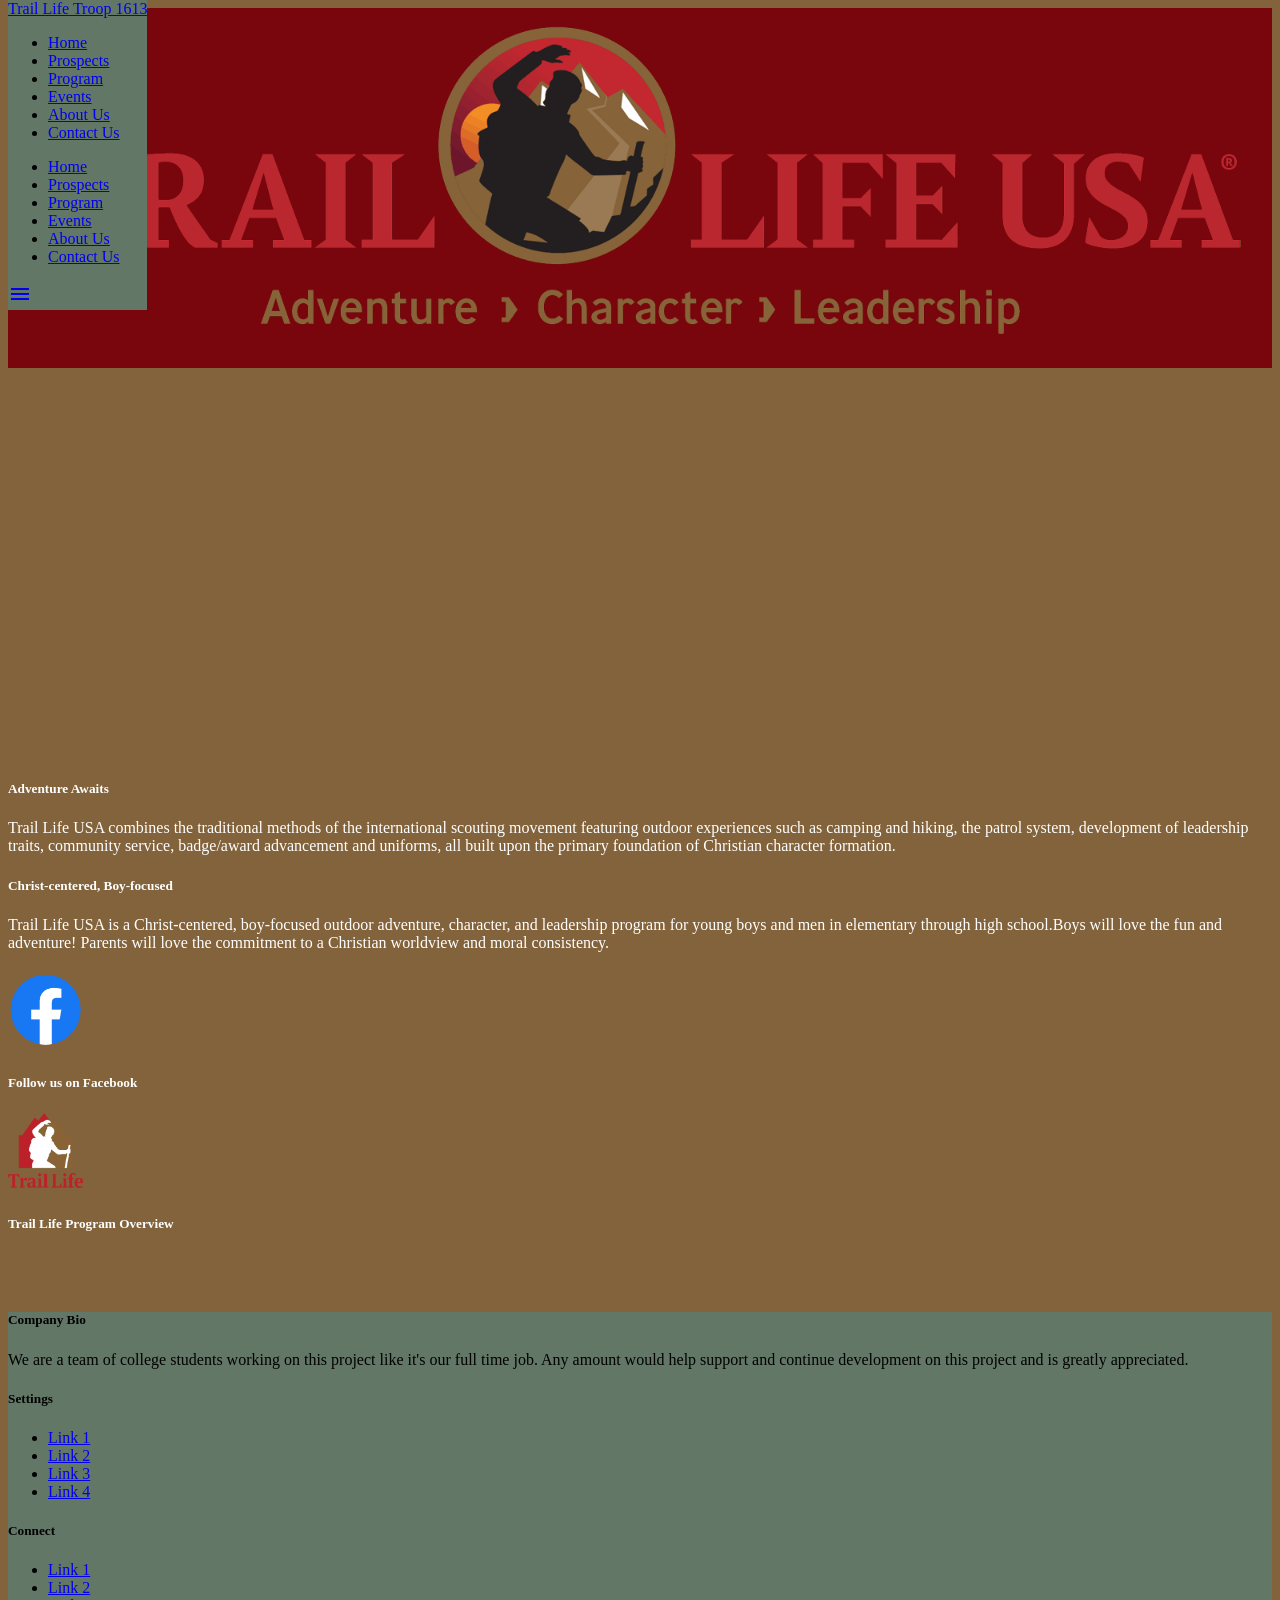
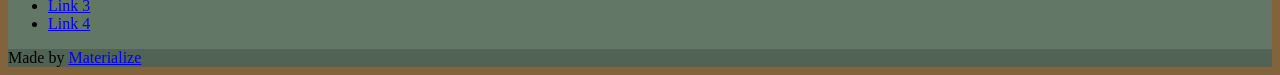
==== index.html @ 15247a94 "image update" ====
<!DOCTYPE html>
<html lang="en">
<head>
  <meta http-equiv="Content-Type" content="text/html; charset=UTF-8"/>
  <meta name="viewport" content="width=device-width, initial-scale=1, maximum-scale=1.0"/>
  <title>Trail Life 1613 website</title>

  <!-- CSS  -->
  <link href="https://fonts.googleapis.com/icon?family=Material+Icons" rel="stylesheet">
  <link href="css/materialize.css" type="text/css" rel="stylesheet" media="screen,projection"/>
  <link href="css/style.css" type="text/css" rel="stylesheet" media="screen,projection"/>
</head>
<body style="background-color: #83633b;">
  <nav class=""  style="position: fixed;top: 0;background-color: #627766;" role="navigation">
    <div class="nav-wrapper container"><a id="logo-container" href="#" class="brand-logo">Trail Life Troop 1613</a>
      <ul class="right hide-on-med-and-down">
        <li><a href=".\index.html">Home</a></li>
        <li><a href="#">Prospects</a></li>
        <li><a href="#">Program</a></li>
        <li><a href="#">Events</a></li>
        <li><a href="#">About Us</a></li>
        <li><a href="#">Contact Us</a></li>
      </ul>

      <ul id="nav-mobile" style="background-color: #627766;" class="sidenav">
        <li><a href="#">Home</a></li>
        <li><a href="#">Prospects</a></li>
        <li><a href="#">Program</a></li>
        <li><a href="#">Events</a></li>
        <li><a href="#">About Us</a></li>
        <li><a href="#">Contact Us</a></li>
      </ul>
      <a href="#" data-target="nav-mobile" class="sidenav-trigger"><i class="material-icons">menu</i></a>
    </div>
  </nav>
  <div class="section no-pad-bot" style="background-image: url('img/TRL_Logo-2.2A.png');background-attachment: fixed;background-size: 100%;background-repeat: no-repeat;background-color:#79060d;" id="index-banner">
    <div class="container" >
      <br><br>
      <br><br>
      <br><br>      
      <br><br>
      <br><br>
      <br><br>
      <br><br>
      <br><br>
      <br><br>
      <br><br>

    </div>
  </div>


  <div class="container" >
    <br><br>
    <br><br>
    <iframe width="1120" height="315" src="https://www.youtube.com/embed/L7zGYASqoBY" title="YouTube video player" frameborder="0" allow="accelerometer; autoplay; clipboard-write; encrypted-media; gyroscope; picture-in-picture" allowfullscreen></iframe>
    <div class="section">

      <!--   Icon Section   -->
      <div class="row">
        <div class="col s12 m4" style="color:#fff">
          <div class="icon-block">
            <h5 class="center">Adventure Awaits</h5>
            <p class="light">Trail Life USA combines the traditional methods of the international scouting movement featuring outdoor experiences such as camping and hiking, the patrol system, development of leadership traits, community service, badge/award advancement and uniforms, all built upon the primary foundation of Christian character formation.</p>
          </div>
        </div>

        <div class="col s12 m4" style="color:#fff">
          <div class="icon-block">
            <h5 class="center">Christ-centered, Boy-focused</h5>
            <p class="light">Trail Life USA is a Christ-centered, boy-focused outdoor adventure, character, and leadership program for young boys and men in elementary through high school.Boys will love the fun and adventure!  Parents will love the commitment to a Christian worldview and moral consistency.</p>
          </div>
        </div>

        <div class="col s12 m2" style="color:#fff">
          <div class="icon-block">
            <h2 class="center light-blue-text"><img src="img/f_logo_RGB-Blue_58.png" width="75" height="75"></h2>
            <h5 class="center">Follow us on Facebook</h5>

            <p class="light"></p>
          </div>
        </div>
        <div class="col s12 m2" style="color:#fff">
          <div class="icon-block">
            <h2 class="center light-blue-text"><img src="img/trail-life-usa-logo-footer.png"width="75" height="75"></h2>
            <h5 class="center">Trail Life Program Overview</h5>

            <p class="light"></p>
          </div>
        </div>
      </div>

    </div>
    <br><br>
  </div>

  <footer class="page-footer" style="background-color: #627766;" >
    <div class="container">
      <div class="row">
        <div class="col l6 s12">
          <h5 class="white-text">Company Bio</h5>
          <p class="grey-text text-lighten-4">We are a team of college students working on this project like it's our full time job. Any amount would help support and continue development on this project and is greatly appreciated.</p>


        </div>
        <div class="col l3 s12">
          <h5 class="white-text">Settings</h5>
          <ul>
            <li><a class="white-text" href="#!">Link 1</a></li>
            <li><a class="white-text" href="#!">Link 2</a></li>
            <li><a class="white-text" href="#!">Link 3</a></li>
            <li><a class="white-text" href="#!">Link 4</a></li>
          </ul>
        </div>
        <div class="col l3 s12">
          <h5 class="white-text">Connect</h5>
          <ul>
            <li><a class="white-text" href="#!">Link 1</a></li>
            <li><a class="white-text" href="#!">Link 2</a></li>
            <li><a class="white-text" href="#!">Link 3</a></li>
            <li><a class="white-text" href="#!">Link 4</a></li>
          </ul>
        </div>
      </div>
    </div>
    <div class="footer-copyright"style="background-color: #506354">
      <div class="container" >
      Made by <a class="orange-text text-lighten-3" href="http://materializecss.com">Materialize</a>
      </div>
    </div>
  </footer>


  <!--  Scripts-->
  <script src="https://code.jquery.com/jquery-2.1.1.min.js"></script>
  <script src="js/materialize.js"></script>
  <script src="js/init.js"></script>

  </body>
</html>
---- css/style.css ----
/* Custom Stylesheet */
/**
 * Use this file to override Materialize files so you can update
 * the core Materialize files in the future
 *
 * Made By MaterializeCSS.com
 */

.icon-block {
  padding: 0 15px;
}
.icon-block .material-icons {
	font-size: inherit;
}
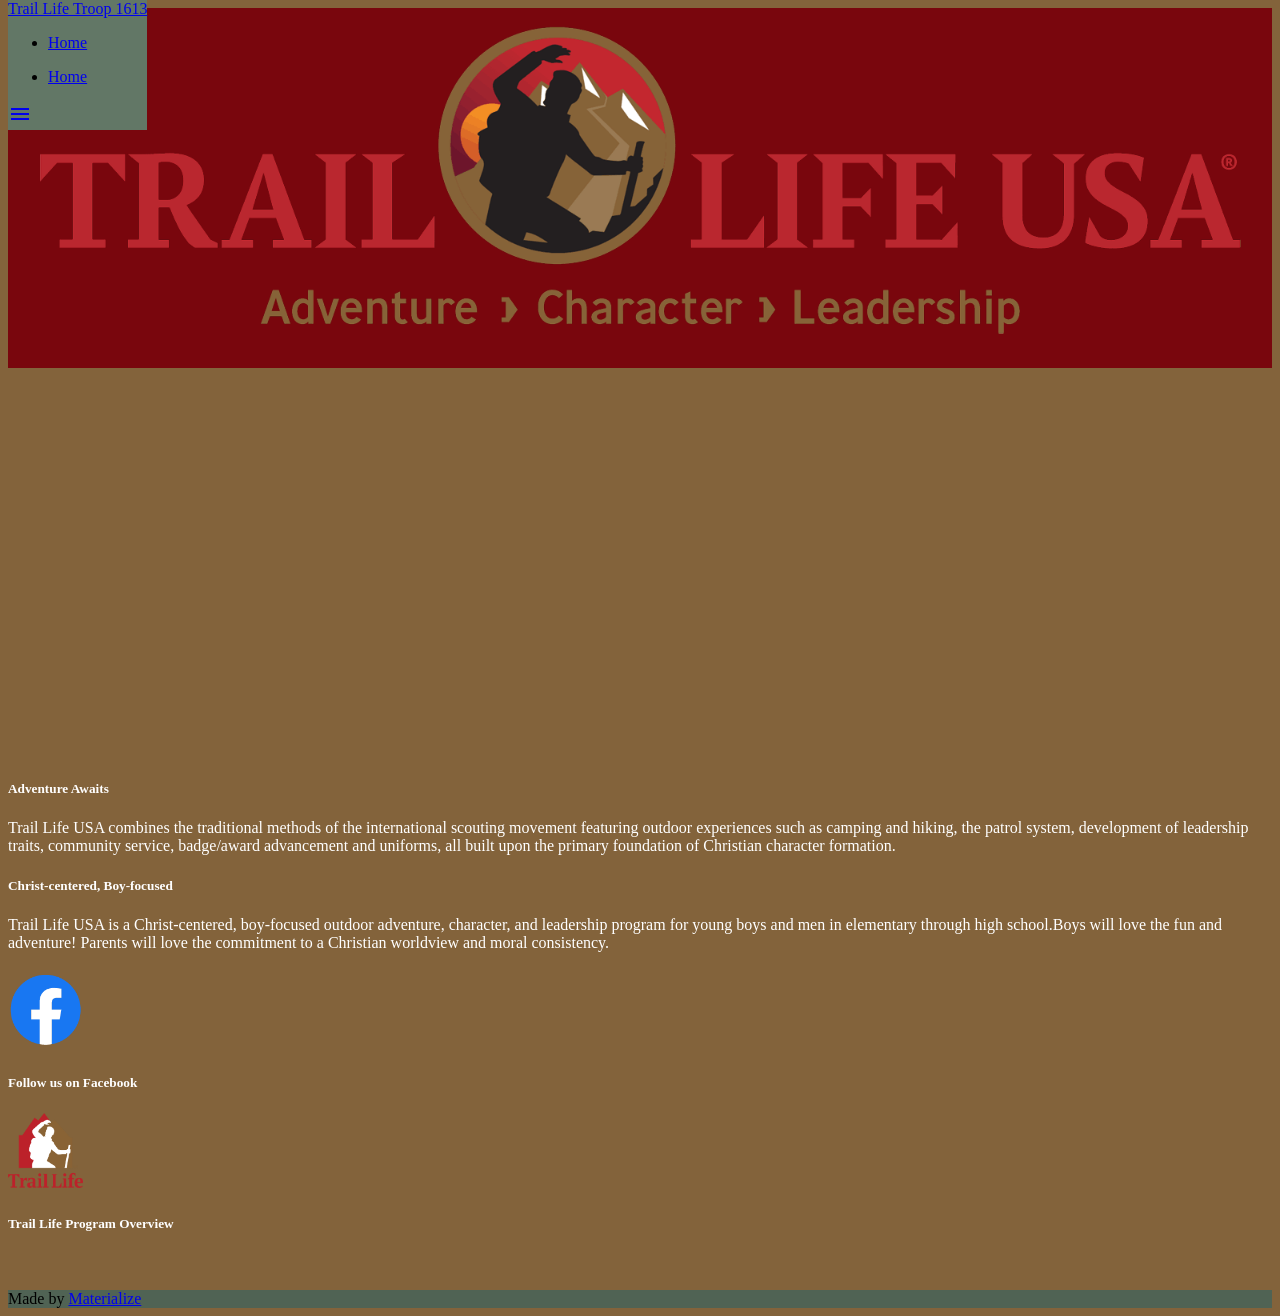
==== commit bd922c64: "take out broken links" ====
--- a/index.html
+++ b/index.html
@@ -14,21 +14,21 @@
   <nav class=""  style="position: fixed;top: 0;background-color: #627766;" role="navigation">
     <div class="nav-wrapper container"><a id="logo-container" href="#" class="brand-logo">Trail Life Troop 1613</a>
       <ul class="right hide-on-med-and-down">
-        <li><a href=".\index.html">Home</a></li>
-        <li><a href="#">Prospects</a></li>
+        <li><a href="#">Home</a></li>
+        <!-- <li><a href="#">Prospects</a></li>
         <li><a href="#">Program</a></li>
         <li><a href="#">Events</a></li>
         <li><a href="#">About Us</a></li>
-        <li><a href="#">Contact Us</a></li>
+        <li><a href="#">Contact Us</a></li> -->
       </ul>
 
       <ul id="nav-mobile" style="background-color: #627766;" class="sidenav">
         <li><a href="#">Home</a></li>
-        <li><a href="#">Prospects</a></li>
+        <!-- <li><a href="#">Prospects</a></li>
         <li><a href="#">Program</a></li>
         <li><a href="#">Events</a></li>
         <li><a href="#">About Us</a></li>
-        <li><a href="#">Contact Us</a></li>
+        <li><a href="#">Contact Us</a></li> -->
       </ul>
       <a href="#" data-target="nav-mobile" class="sidenav-trigger"><i class="material-icons">menu</i></a>
     </div>
@@ -74,7 +74,7 @@
 
         <div class="col s12 m2" style="color:#fff">
           <div class="icon-block">
-            <h2 class="center light-blue-text"><img src="img/f_logo_RGB-Blue_58.png" width="75" height="75"></h2>
+            <h2 class="center light-blue-text"><a href="https://www.facebook.com/groups/1201732853596380"><img  src="img/f_logo_RGB-Blue_58.png" width="75" height="75"></a></h2>
             <h5 class="center">Follow us on Facebook</h5>
 
             <p class="light"></p>
@@ -82,7 +82,7 @@
         </div>
         <div class="col s12 m2" style="color:#fff">
           <div class="icon-block">
-            <h2 class="center light-blue-text"><img src="img/trail-life-usa-logo-footer.png"width="75" height="75"></h2>
+            <h2 class="center light-blue-text"><a href="https://www.traillifeusa.com/program-overview"><img  src="img/trail-life-usa-logo-footer.png"width="75" height="75"></a></h2>
             <h5 class="center">Trail Life Program Overview</h5>
 
             <p class="light"></p>
@@ -97,7 +97,7 @@
   <footer class="page-footer" style="background-color: #627766;" >
     <div class="container">
       <div class="row">
-        <div class="col l6 s12">
+        <!-- <div class="col l6 s12">
           <h5 class="white-text">Company Bio</h5>
           <p class="grey-text text-lighten-4">We are a team of college students working on this project like it's our full time job. Any amount would help support and continue development on this project and is greatly appreciated.</p>
 
@@ -120,7 +120,7 @@
             <li><a class="white-text" href="#!">Link 3</a></li>
             <li><a class="white-text" href="#!">Link 4</a></li>
           </ul>
-        </div>
+        </div> -->
       </div>
     </div>
     <div class="footer-copyright"style="background-color: #506354">
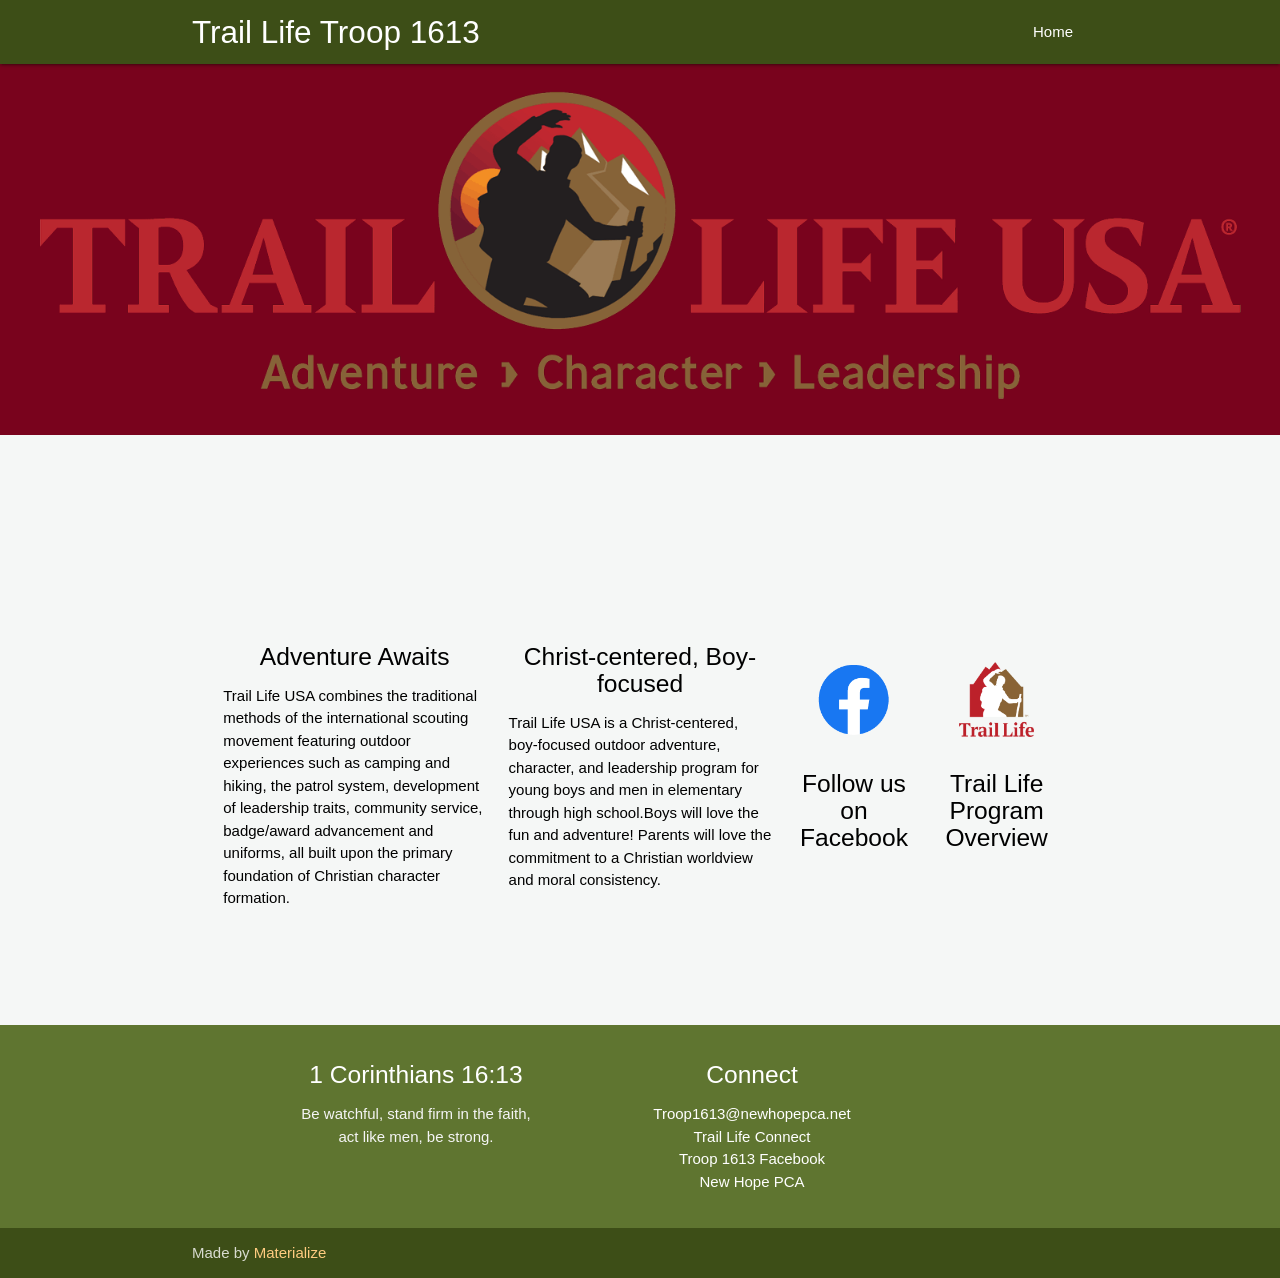
==== commit 5005dd12: "add footer" ====
--- a/index.html
+++ b/index.html
@@ -4,25 +4,26 @@
   <meta http-equiv="Content-Type" content="text/html; charset=UTF-8"/>
   <meta name="viewport" content="width=device-width, initial-scale=1, maximum-scale=1.0"/>
   <title>Trail Life 1613 website</title>
+  <link rel="icon" href="https://1199ks.com/wp-content/uploads/2019/12/cropped-trail-life-usa-logo-footer-32x32.png" sizes="32x32">
 
   <!-- CSS  -->
   <link href="https://fonts.googleapis.com/icon?family=Material+Icons" rel="stylesheet">
   <link href="css/materialize.css" type="text/css" rel="stylesheet" media="screen,projection"/>
   <link href="css/style.css" type="text/css" rel="stylesheet" media="screen,projection"/>
 </head>
-<body style="background-color: #83633b;">
-  <nav class=""  style="position: fixed;top: 0;background-color: #627766;" role="navigation">
+<body style="background-color: #f5f7f6;">
+  <nav class=""  style="position: fixed;top: 0;background-color: #3d4e17;" role="navigation">
     <div class="nav-wrapper container"><a id="logo-container" href="#" class="brand-logo">Trail Life Troop 1613</a>
       <ul class="right hide-on-med-and-down">
         <li><a href="#">Home</a></li>
-        <!-- <li><a href="#">Prospects</a></li>
-        <li><a href="#">Program</a></li>
+        <!-- <li><a href="./second.html">Prospects</a></li> -->
+        <!-- <li><a href="#">Program</a></li>
         <li><a href="#">Events</a></li>
         <li><a href="#">About Us</a></li>
         <li><a href="#">Contact Us</a></li> -->
       </ul>
 
-      <ul id="nav-mobile" style="background-color: #627766;" class="sidenav">
+      <ul id="nav-mobile" style="background-color: #3d4e17;" class="sidenav">
         <li><a href="#">Home</a></li>
         <!-- <li><a href="#">Prospects</a></li>
         <li><a href="#">Program</a></li>
@@ -33,46 +34,33 @@
       <a href="#" data-target="nav-mobile" class="sidenav-trigger"><i class="material-icons">menu</i></a>
     </div>
   </nav>
-  <div class="section no-pad-bot" style="background-image: url('img/TRL_Logo-2.2A.png');background-attachment: fixed;background-size: 100%;background-repeat: no-repeat;background-color:#79060d;" id="index-banner">
-    <div class="container" >
-      <br><br>
-      <br><br>
-      <br><br>      
-      <br><br>
-      <br><br>
-      <br><br>
-      <br><br>
-      <br><br>
-      <br><br>
-      <br><br>
-
-    </div>
+  <div class="section no-pad-bot trailLifeLogoSection" id="index-banner">
+    <!-- <div class="container" >
+    </div> -->
   </div>
 
 
-  <div class="container" >
-    <br><br>
-    <br><br>
-    <iframe width="1120" height="315" src="https://www.youtube.com/embed/L7zGYASqoBY" title="YouTube video player" frameborder="0" allow="accelerometer; autoplay; clipboard-write; encrypted-media; gyroscope; picture-in-picture" allowfullscreen></iframe>
+  <div class="container mainSectionContainer" >
+    <iframe width="100%" src="https://www.youtube.com/embed/L7zGYASqoBY" title="YouTube video player" frameborder="0" allow="accelerometer; autoplay; clipboard-write; encrypted-media; gyroscope; picture-in-picture" allowfullscreen></iframe>
     <div class="section">
 
       <!--   Icon Section   -->
       <div class="row">
-        <div class="col s12 m4" style="color:#fff">
+        <div class="col s12 m4" style="color:black">
           <div class="icon-block">
             <h5 class="center">Adventure Awaits</h5>
             <p class="light">Trail Life USA combines the traditional methods of the international scouting movement featuring outdoor experiences such as camping and hiking, the patrol system, development of leadership traits, community service, badge/award advancement and uniforms, all built upon the primary foundation of Christian character formation.</p>
           </div>
         </div>
 
-        <div class="col s12 m4" style="color:#fff">
+        <div class="col s12 m4" style="color:black">
           <div class="icon-block">
             <h5 class="center">Christ-centered, Boy-focused</h5>
             <p class="light">Trail Life USA is a Christ-centered, boy-focused outdoor adventure, character, and leadership program for young boys and men in elementary through high school.Boys will love the fun and adventure!  Parents will love the commitment to a Christian worldview and moral consistency.</p>
           </div>
         </div>
 
-        <div class="col s12 m2" style="color:#fff">
+        <div class="col s12 m2" style="color:black">
           <div class="icon-block">
             <h2 class="center light-blue-text"><a href="https://www.facebook.com/groups/1201732853596380"><img  src="img/f_logo_RGB-Blue_58.png" width="75" height="75"></a></h2>
             <h5 class="center">Follow us on Facebook</h5>
@@ -80,7 +68,7 @@
             <p class="light"></p>
           </div>
         </div>
-        <div class="col s12 m2" style="color:#fff">
+        <div class="col s12 m2" style="color:black">
           <div class="icon-block">
             <h2 class="center light-blue-text"><a href="https://www.traillifeusa.com/program-overview"><img  src="img/trail-life-usa-logo-footer.png"width="75" height="75"></a></h2>
             <h5 class="center">Trail Life Program Overview</h5>
@@ -94,16 +82,16 @@
     <br><br>
   </div>
 
-  <footer class="page-footer" style="background-color: #627766;" >
+  <footer class="page-footer" style="background-color: #5f7530;" >
     <div class="container">
       <div class="row">
-        <!-- <div class="col l6 s12">
-          <h5 class="white-text">Company Bio</h5>
-          <p class="grey-text text-lighten-4">We are a team of college students working on this project like it's our full time job. Any amount would help support and continue development on this project and is greatly appreciated.</p>
+        <div class="col l6 s12">
+          <h5 class="white-text center">1 Corinthians 16:13</h5>
+          <p class="grey-text text-lighten-4 center">Be watchful, stand firm in the faith, <br>act like men, be strong.</p>
 
 
         </div>
-        <div class="col l3 s12">
+        <!-- <div class="col l3 s12">
           <h5 class="white-text">Settings</h5>
           <ul>
             <li><a class="white-text" href="#!">Link 1</a></li>
@@ -111,19 +99,19 @@
             <li><a class="white-text" href="#!">Link 3</a></li>
             <li><a class="white-text" href="#!">Link 4</a></li>
           </ul>
-        </div>
-        <div class="col l3 s12">
+        </div> -->
+        <div class="col l3 s12 center">
           <h5 class="white-text">Connect</h5>
           <ul>
-            <li><a class="white-text" href="#!">Link 1</a></li>
-            <li><a class="white-text" href="#!">Link 2</a></li>
-            <li><a class="white-text" href="#!">Link 3</a></li>
-            <li><a class="white-text" href="#!">Link 4</a></li>
+            <li><a class="white-text" href="mailto:Troop1613@newhopepca.net">Troop1613@newhopepca.net</a></li>
+            <li><a class="white-text" href="https://www.traillifeconnect.com">Trail Life Connect</a></li>
+            <li><a class="white-text" href="https://www.facebook.com/groups/1201732853596380">Troop 1613 Facebook</a></li>
+            <li><a class="white-text" href="https://www.newhopepca.net/">New Hope PCA</a></li>
           </ul>
-        </div> -->
+        </div>
       </div>
     </div>
-    <div class="footer-copyright"style="background-color: #506354">
+    <div class="footer-copyright"style="background-color: #3d4e17">
       <div class="container" >
       Made by <a class="orange-text text-lighten-3" href="http://materializecss.com">Materialize</a>
       </div>
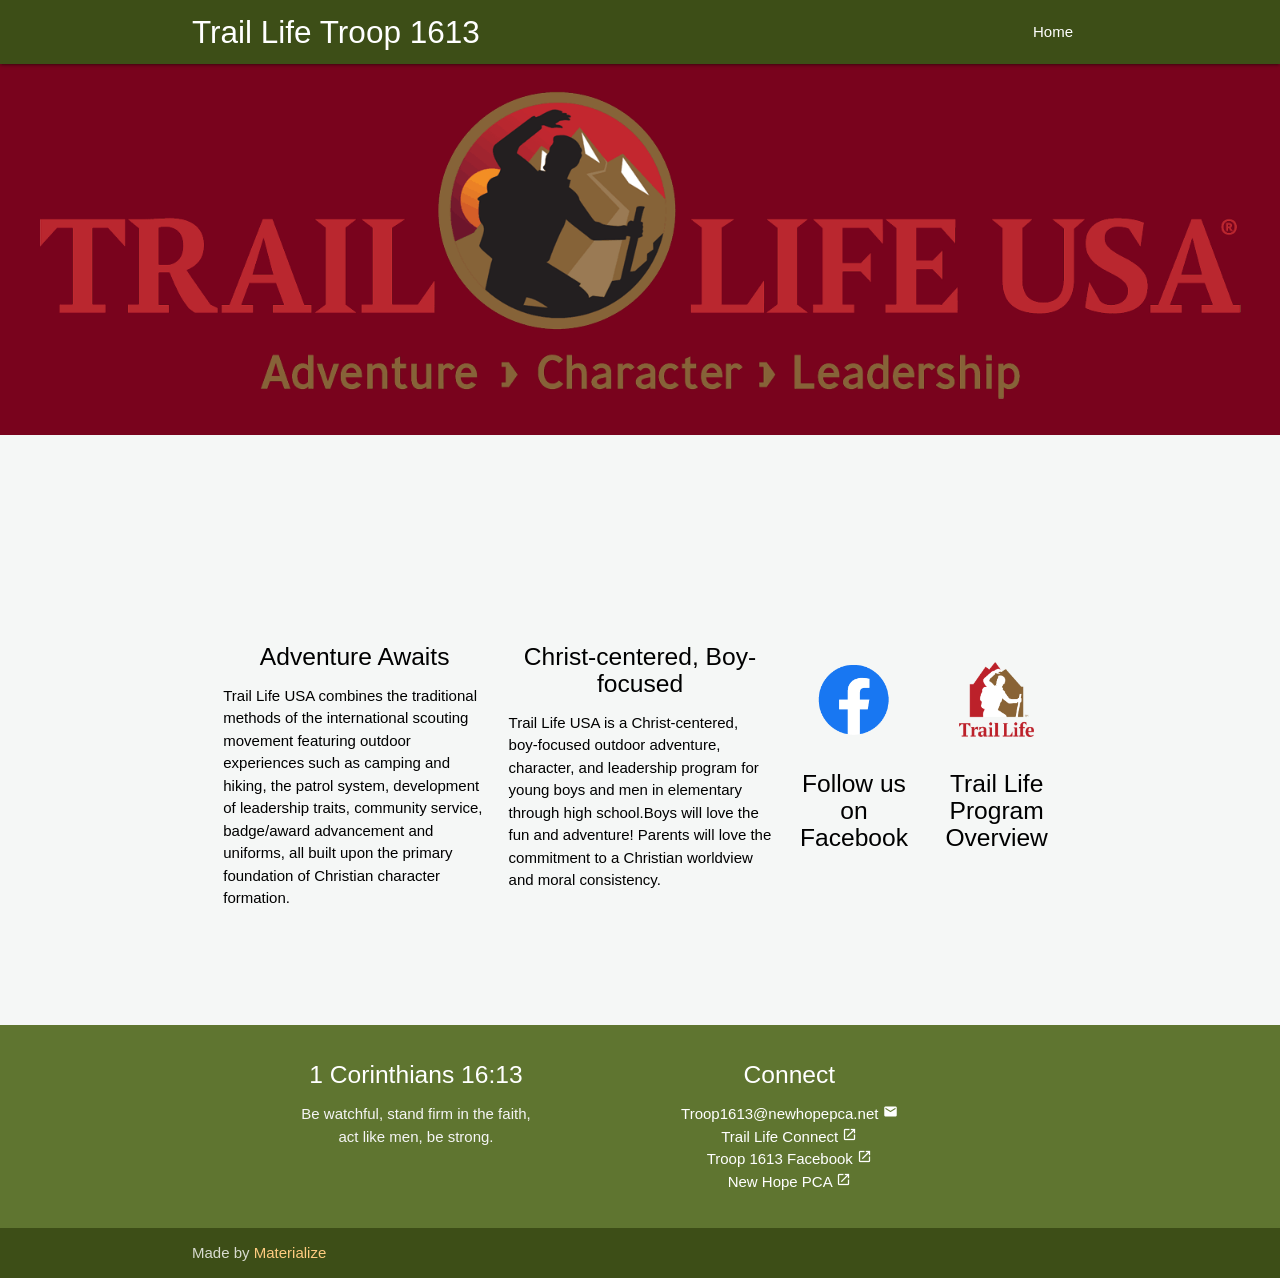
==== commit db3c0dca: "add link icons" ====
--- a/index.html
+++ b/index.html
@@ -100,14 +100,13 @@
             <li><a class="white-text" href="#!">Link 4</a></li>
           </ul>
         </div> -->
-        <div class="col l3 s12 center">
+        <div class="col l4 s12 center">
           <h5 class="white-text">Connect</h5>
           <ul>
-            <li><a class="white-text" href="mailto:Troop1613@newhopepca.net">Troop1613@newhopepca.net</a></li>
-            <li><a class="white-text" href="https://www.traillifeconnect.com">Trail Life Connect</a></li>
-            <li><a class="white-text" href="https://www.facebook.com/groups/1201732853596380">Troop 1613 Facebook</a></li>
-            <li><a class="white-text" href="https://www.newhopepca.net/">New Hope PCA</a></li>
-          </ul>
+            <li><a class="white-text" href="mailto:Troop1613@newhopepca.net">Troop1613@newhopepca.net <i class="tiny material-icons">email</i></a></li>
+            <li><a class="white-text" href="https://www.traillifeconnect.com">Trail Life Connect <i class="tiny material-icons">launch</i></a></li>
+            <li><a class="white-text" href="https://www.facebook.com/groups/1201732853596380">Troop 1613 Facebook <i class="tiny material-icons">launch</i></a></li>
+            <li><a class="white-text" href="https://www.newhopepca.net/">New Hope PCA <i class="tiny material-icons">launch</i></a></li></ul>
         </div>
       </div>
     </div>
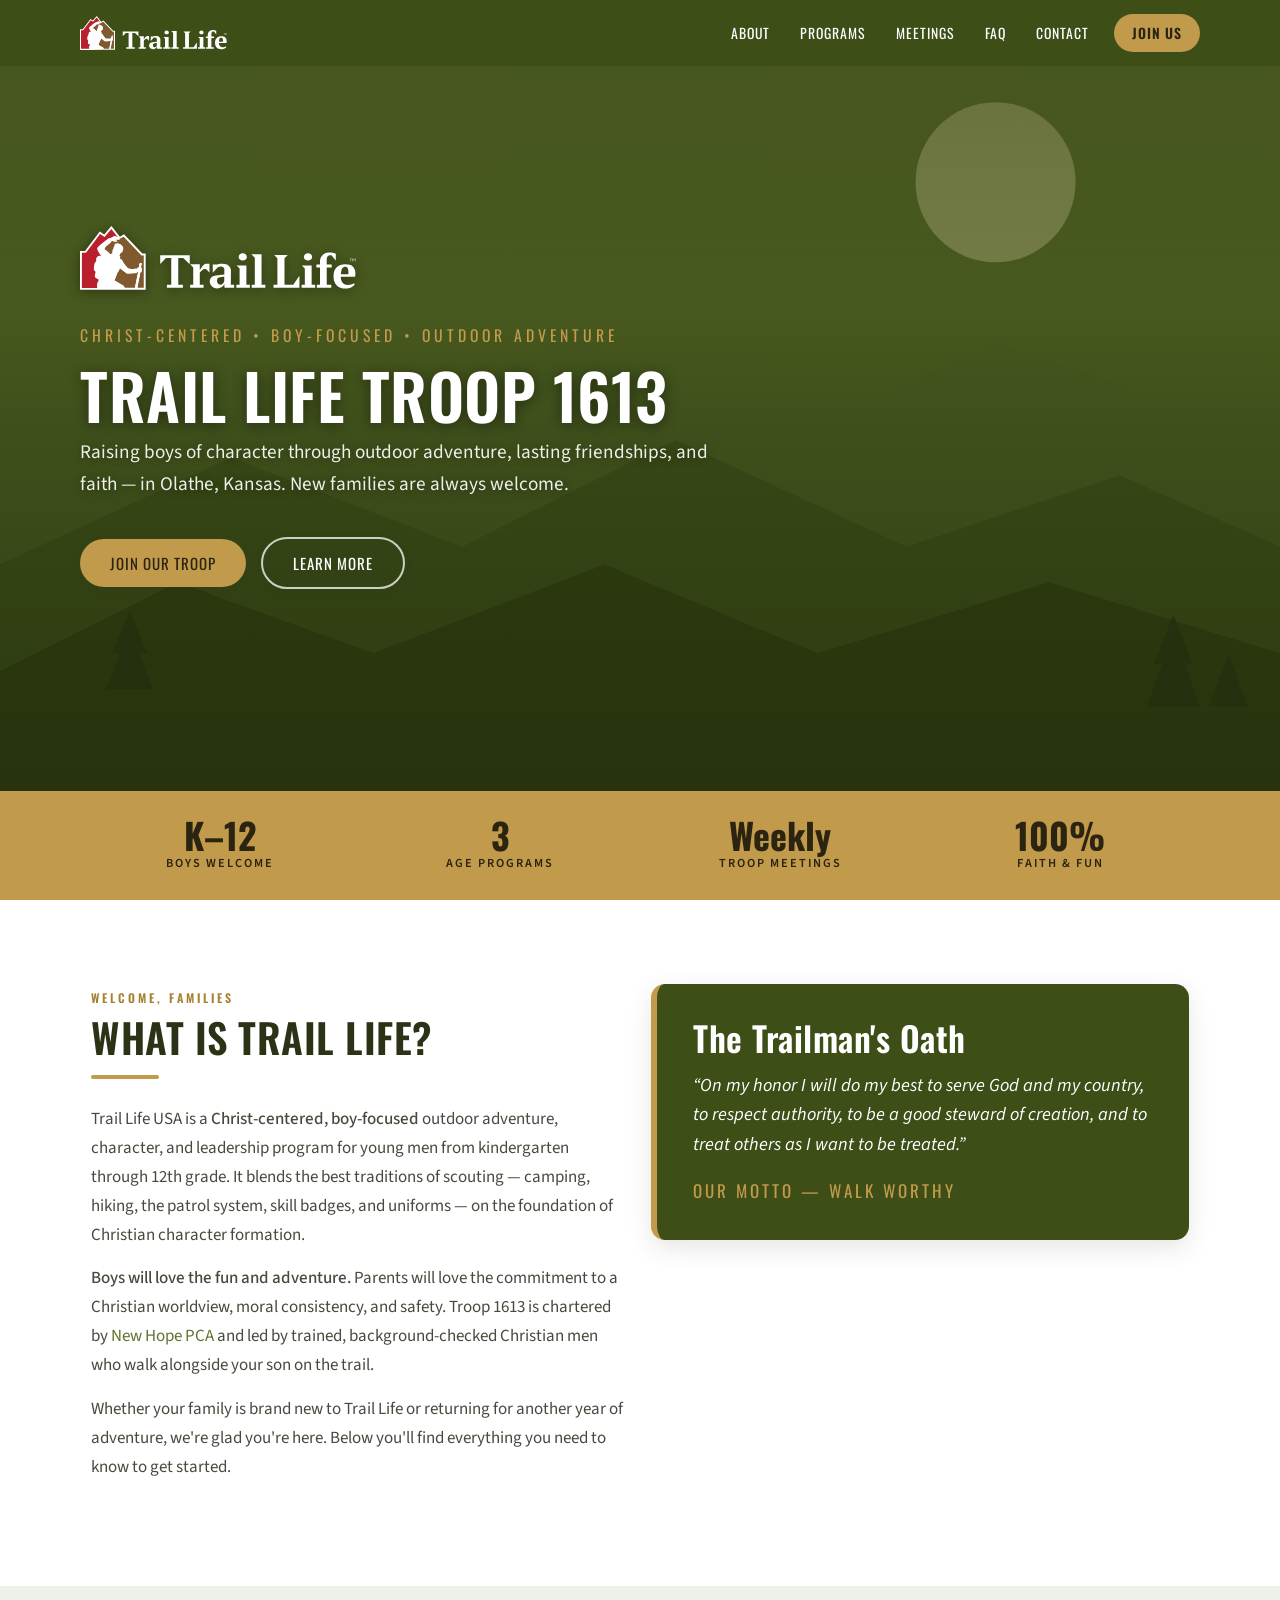
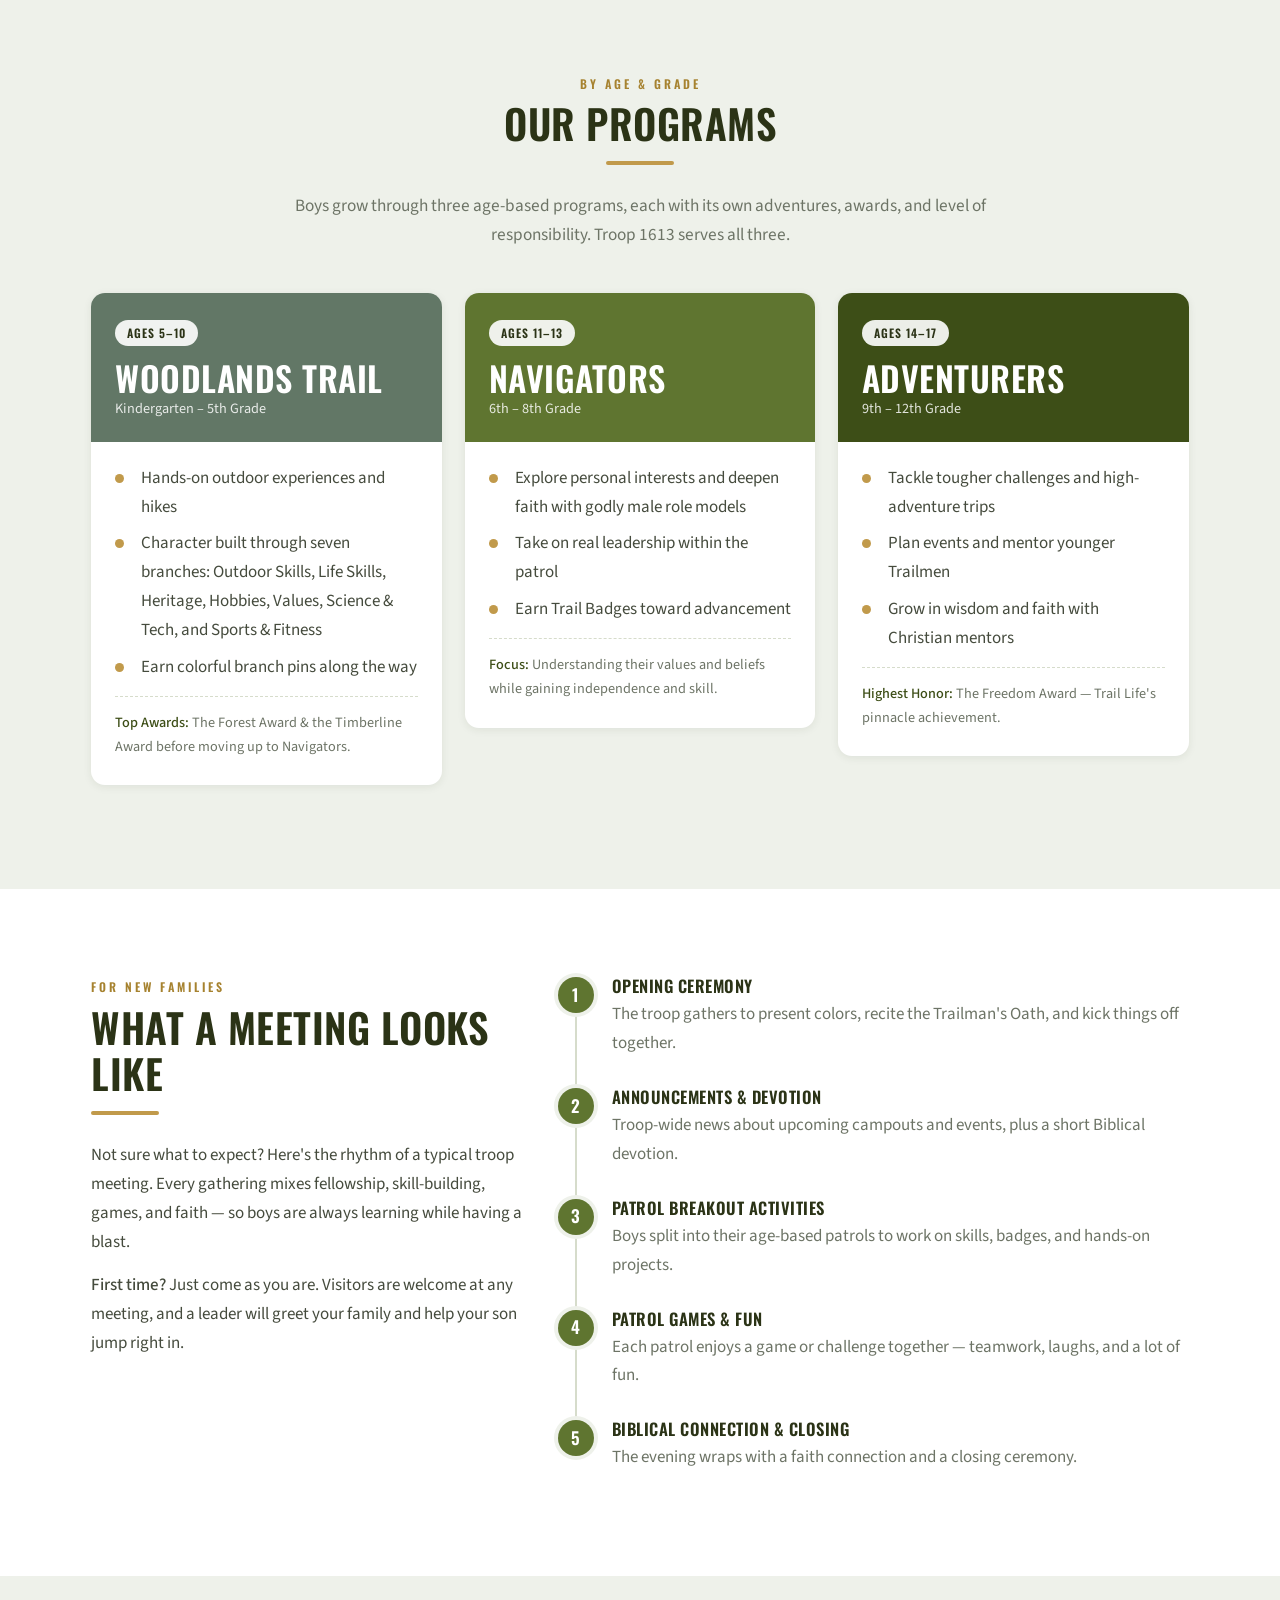
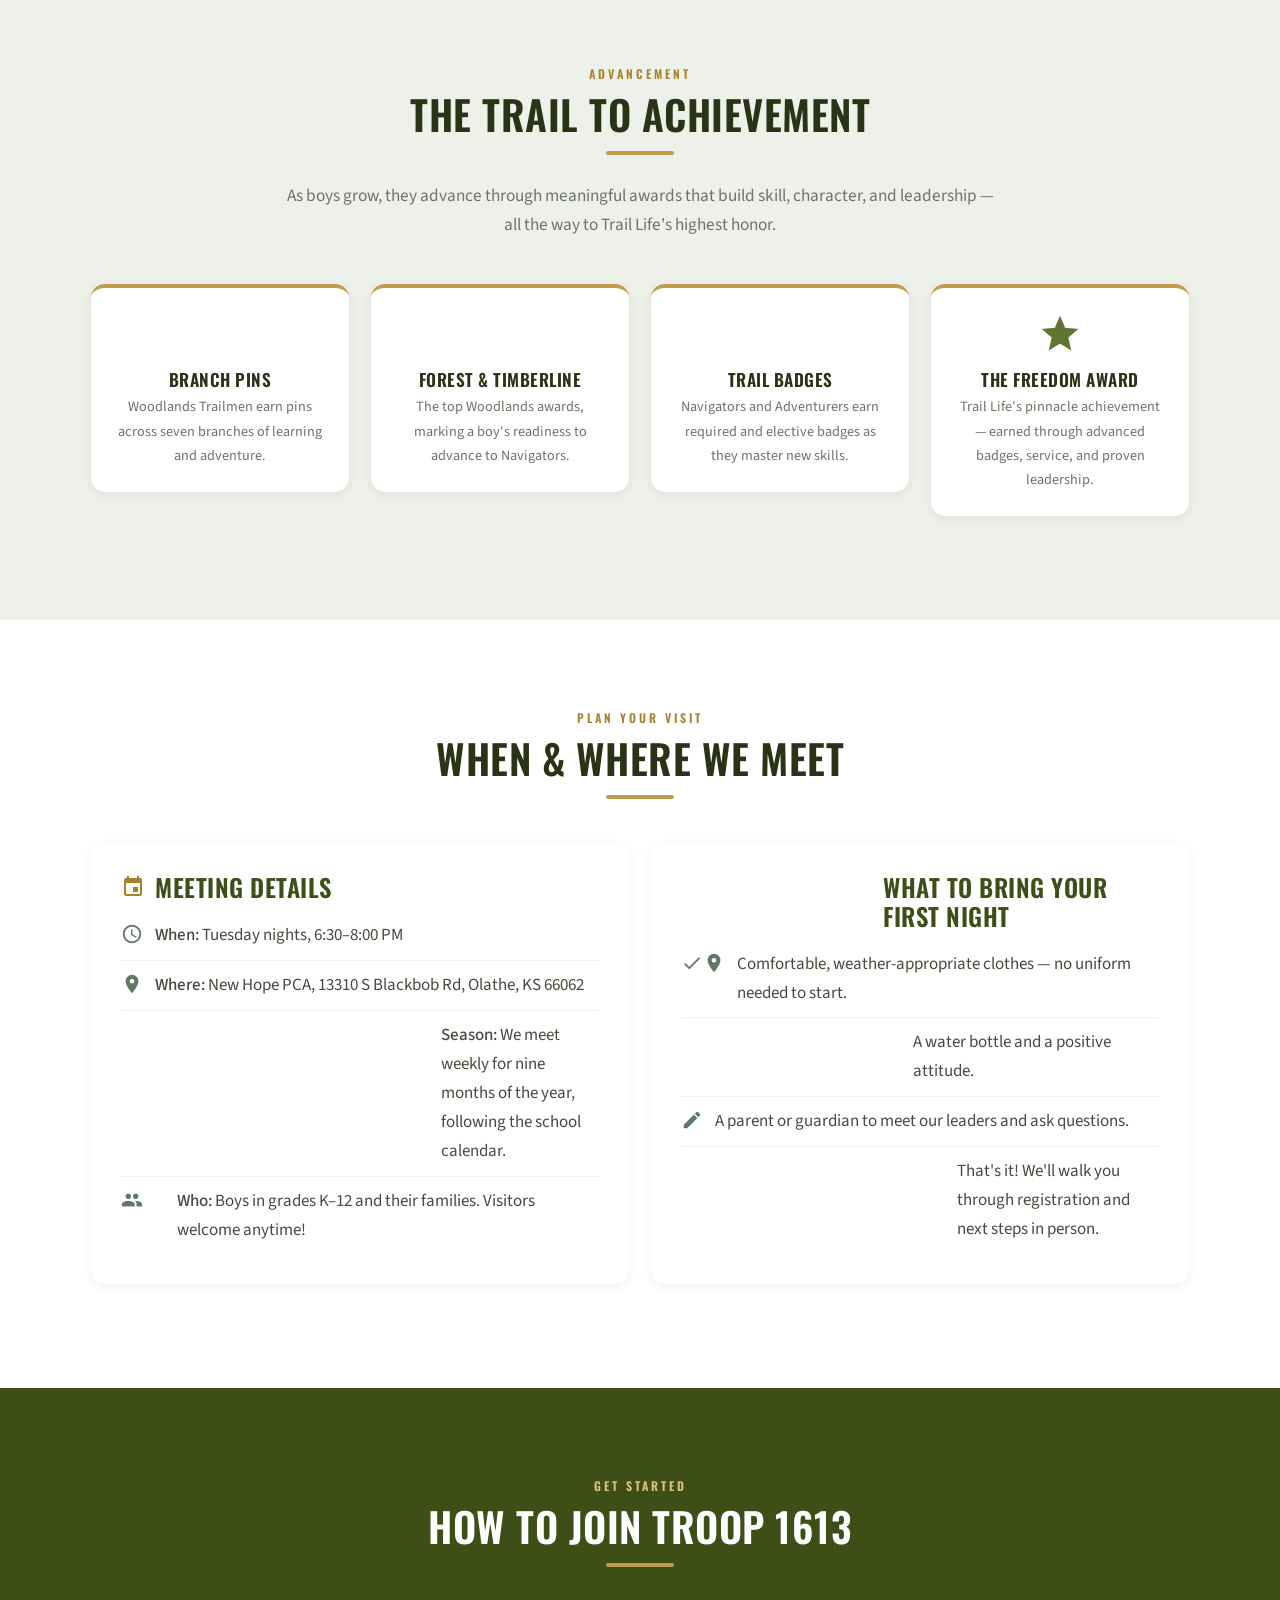
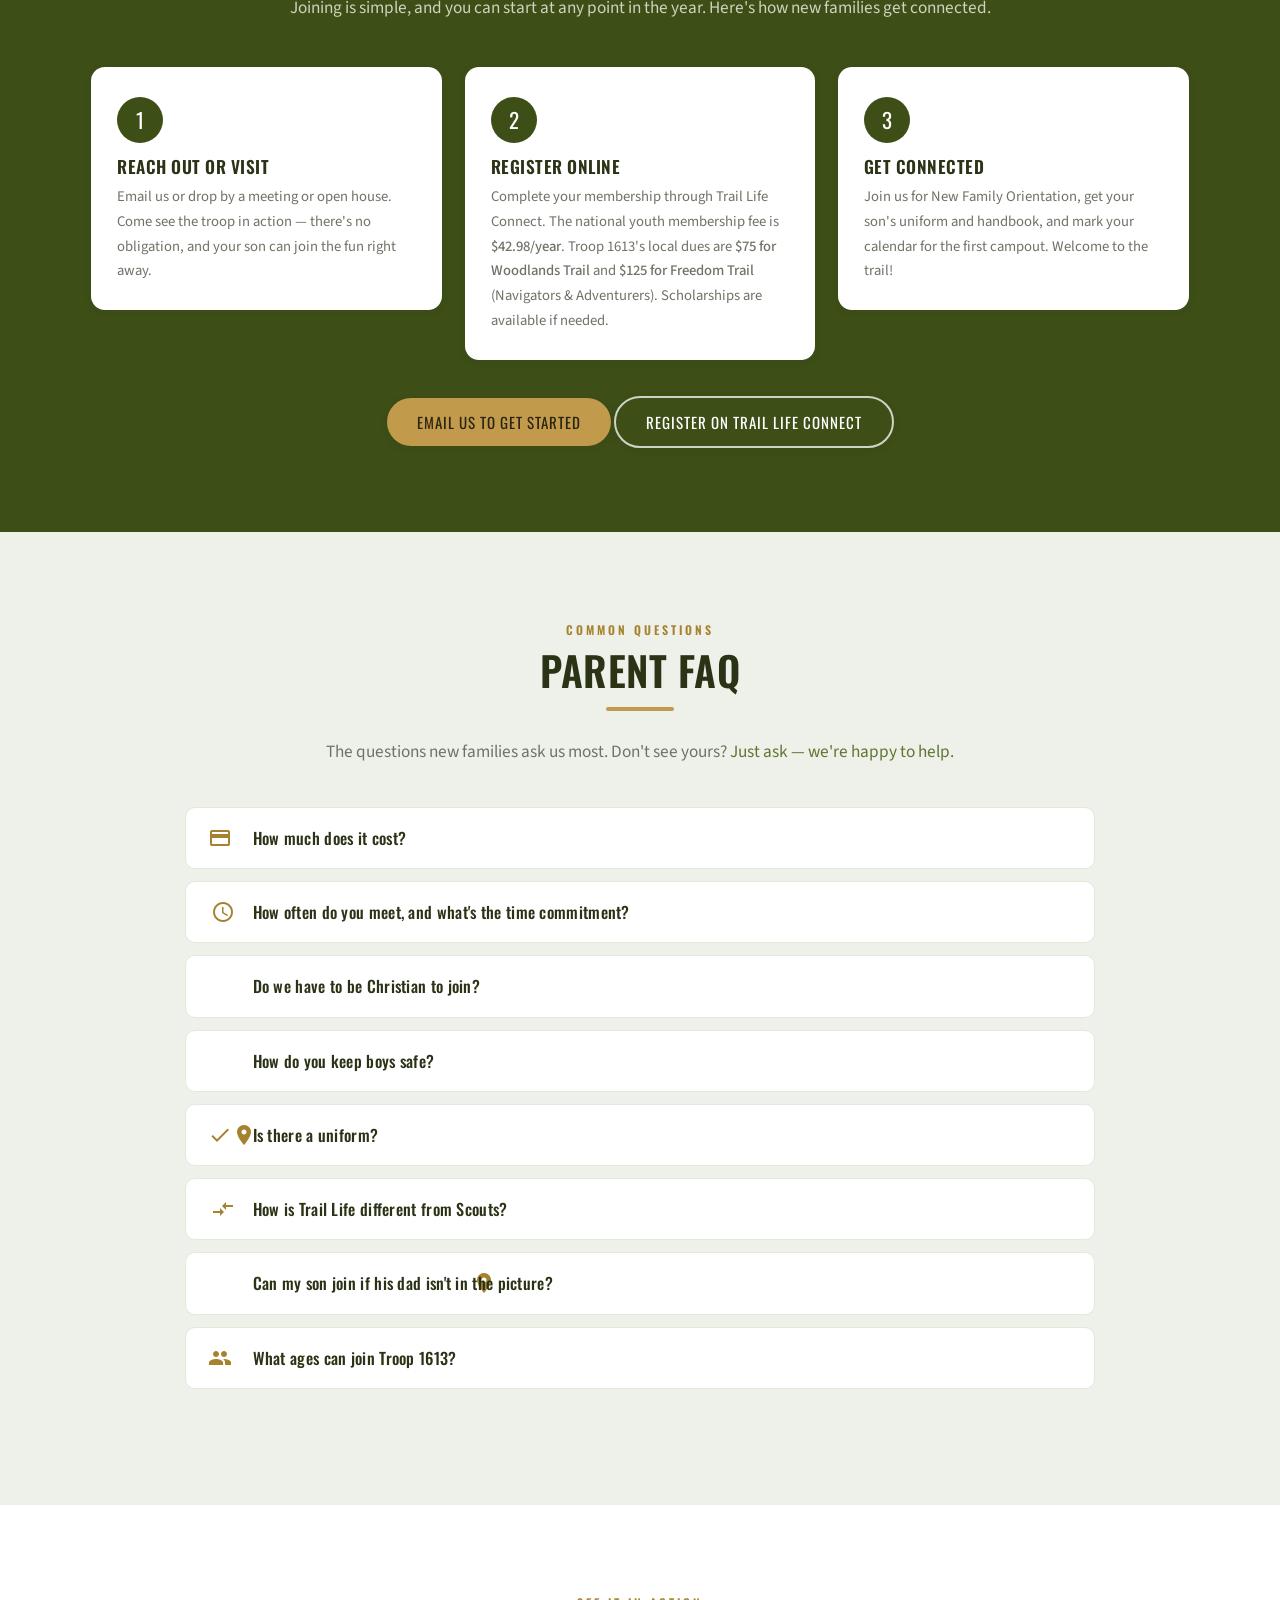
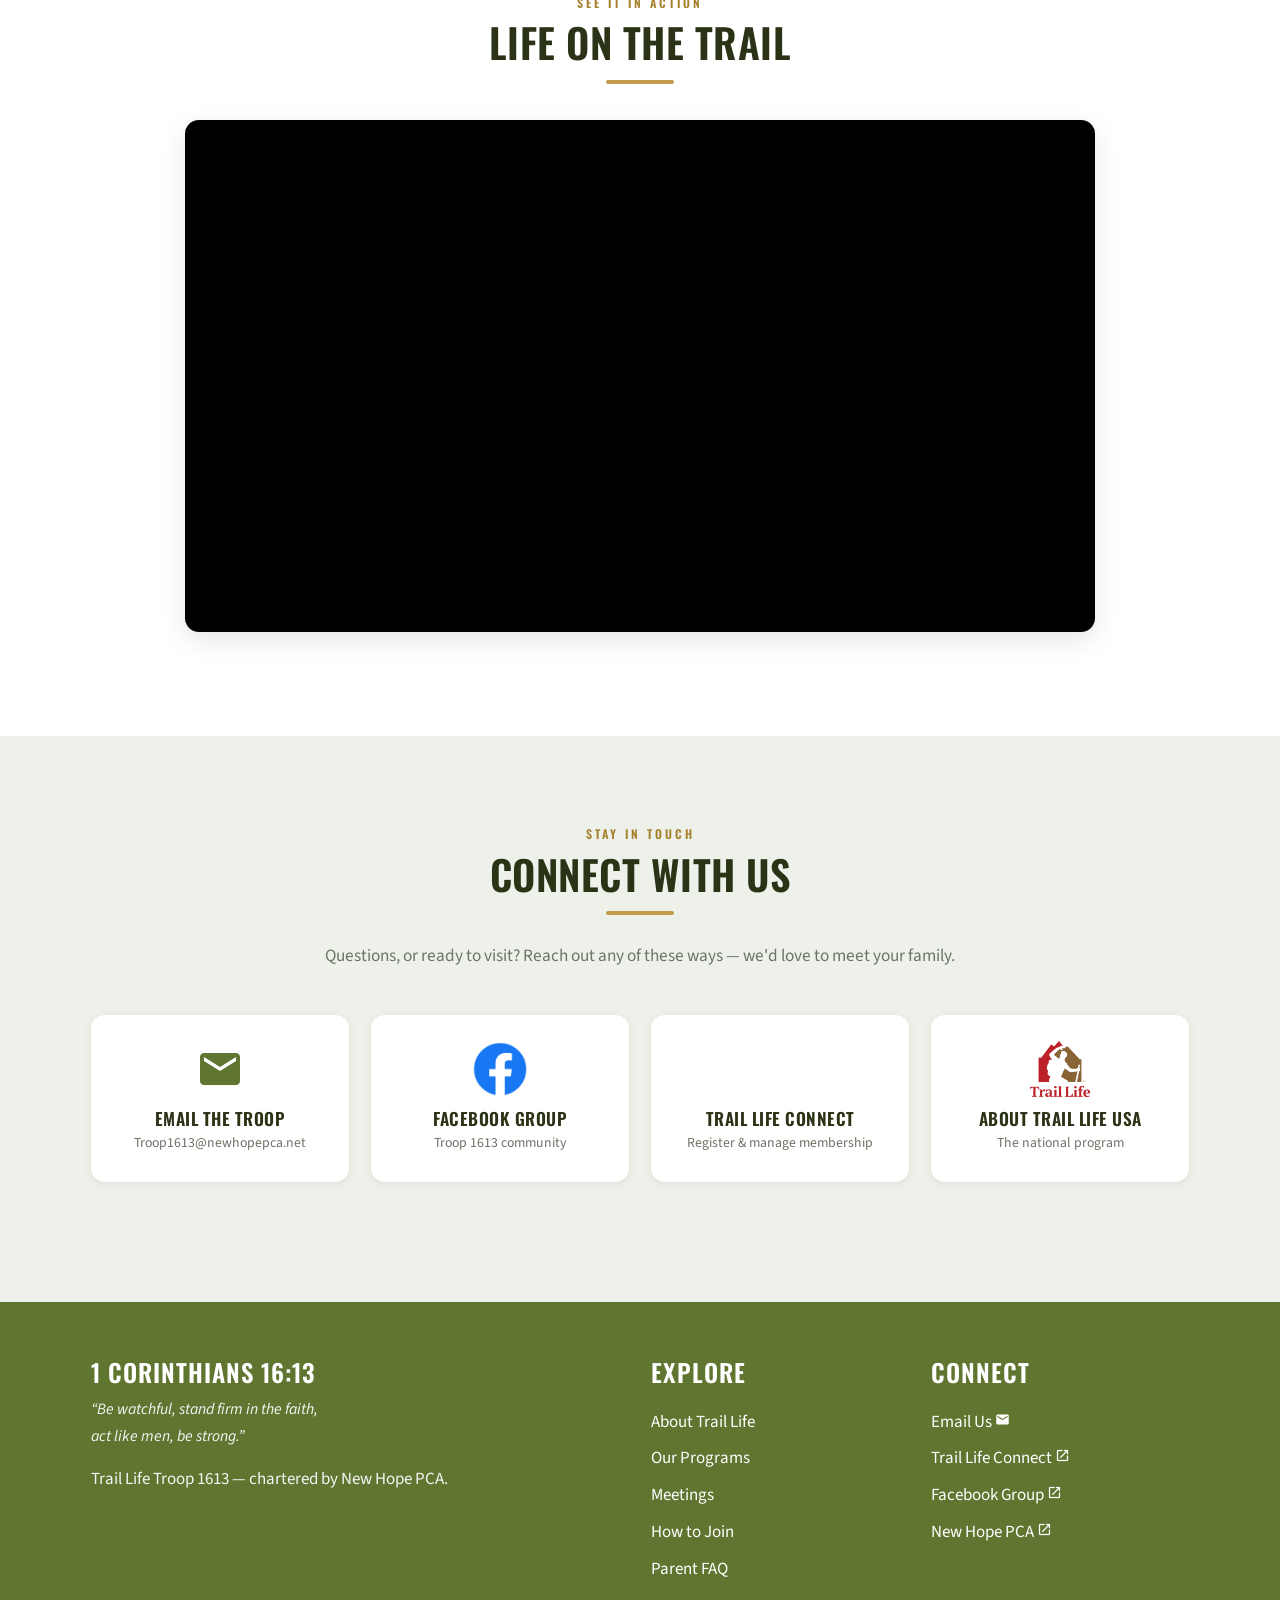
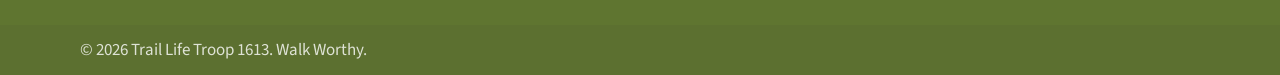
==== commit 7c832fcd: "Redesign troop site for new & returning families - Rebuild index.html into a multi-section single-pa" ====
--- a/index.html
+++ b/index.html
@@ -2,126 +2,505 @@
 <html lang="en">
 <head>
   <meta http-equiv="Content-Type" content="text/html; charset=UTF-8"/>
-  <meta name="viewport" content="width=device-width, initial-scale=1, maximum-scale=1.0"/>
-  <title>Trail Life 1613 website</title>
-  <link rel="icon" href="https://1199ks.com/wp-content/uploads/2019/12/cropped-trail-life-usa-logo-footer-32x32.png" sizes="32x32">
-
-  <!-- CSS  -->
+  <meta name="viewport" content="width=device-width, initial-scale=1.0"/>
+  <title>Trail Life Troop 1613 | Christ-Centered Outdoor Adventure for Boys</title>
+  <meta name="description" content="Trail Life Troop 1613 in Olathe, Kansas — a Christ-centered, boy-focused outdoor adventure, character, and leadership program for boys in kindergarten through 12th grade. New families welcome!"/>
+  <link rel="icon" href="img/cropped-trail-life-usa-logo-footer-32x32.ico" sizes="32x32">
+
+  <!-- Fonts -->
+  <link rel="preconnect" href="https://fonts.googleapis.com">
+  <link rel="preconnect" href="https://fonts.gstatic.com" crossorigin>
+  <link href="https://fonts.googleapis.com/css2?family=Oswald:wght@400;500;600;700&family=Source+Sans+3:ital,wght@0,400;0,600;0,700;1,400&display=swap" rel="stylesheet">
   <link href="https://fonts.googleapis.com/icon?family=Material+Icons" rel="stylesheet">
+
+  <!-- CSS -->
   <link href="css/materialize.css" type="text/css" rel="stylesheet" media="screen,projection"/>
   <link href="css/style.css" type="text/css" rel="stylesheet" media="screen,projection"/>
 </head>
-<body style="background-color: #f5f7f6;">
-  <nav class=""  style="position: fixed;top: 0;background-color: #3d4e17;" role="navigation">
-    <div class="nav-wrapper container"><a id="logo-container" href="#" class="brand-logo">Trail Life Troop 1613</a>
+<body>
+
+  <!-- ============================================================ NAV -->
+  <nav class="site-nav z-depth-0" role="navigation">
+    <div class="nav-wrapper container">
+      <a id="logo-container" href="#top" class="brand-logo">
+        <img src="img/traillife-logo.svg" alt="Trail Life Troop 1613">
+      </a>
       <ul class="right hide-on-med-and-down">
-        <li><a href="#">Home</a></li>
-        <!-- <li><a href="./second.html">Prospects</a></li> -->
-        <!-- <li><a href="#">Program</a></li>
-        <li><a href="#">Events</a></li>
-        <li><a href="#">About Us</a></li>
-        <li><a href="#">Contact Us</a></li> -->
+        <li><a href="#about">About</a></li>
+        <li><a href="#programs">Programs</a></li>
+        <li><a href="#meetings">Meetings</a></li>
+        <li><a href="#faq">FAQ</a></li>
+        <li><a href="#connect">Contact</a></li>
+        <li><a href="#join" class="nav-join">Join Us</a></li>
       </ul>
-
-      <ul id="nav-mobile" style="background-color: #3d4e17;" class="sidenav">
-        <li><a href="#">Home</a></li>
-        <!-- <li><a href="#">Prospects</a></li>
-        <li><a href="#">Program</a></li>
-        <li><a href="#">Events</a></li>
-        <li><a href="#">About Us</a></li>
-        <li><a href="#">Contact Us</a></li> -->
+      <ul id="nav-mobile" class="sidenav">
+        <li><a href="#about">About</a></li>
+        <li><a href="#programs">Programs</a></li>
+        <li><a href="#meetings">Meetings</a></li>
+        <li><a href="#awards">Advancement</a></li>
+        <li><a href="#join">How to Join</a></li>
+        <li><a href="#faq">FAQ</a></li>
+        <li><a href="#connect">Contact</a></li>
       </ul>
       <a href="#" data-target="nav-mobile" class="sidenav-trigger"><i class="material-icons">menu</i></a>
     </div>
   </nav>
-  <div class="section no-pad-bot trailLifeLogoSection" id="index-banner">
-    <!-- <div class="container" >
-    </div> -->
+
+  <!-- ============================================================ HERO -->
+  <div class="landing">
+  <header class="hero" id="top">
+    <div class="hero__scene" aria-hidden="true">
+      <svg viewBox="0 0 1440 900" preserveAspectRatio="xMidYMid slice" xmlns="http://www.w3.org/2000/svg">
+        <defs>
+          <linearGradient id="sky" x1="0" y1="0" x2="0" y2="1">
+            <stop offset="0" stop-color="#5a6d28"/>
+            <stop offset="1" stop-color="#3d4e17"/>
+          </linearGradient>
+        </defs>
+        <rect width="1440" height="900" fill="url(#sky)"/>
+        <circle cx="1120" cy="210" r="90" fill="#e8d9a8" opacity="0.35"/>
+        <!-- distant ridge -->
+        <path d="M0 520 L220 400 L430 500 L640 380 L880 500 L1120 390 L1440 500 L1440 900 L0 900 Z" fill="#4a5d23" opacity="0.55"/>
+        <!-- mid ridge -->
+        <path d="M0 640 L260 520 L520 620 L760 500 L1020 620 L1260 540 L1440 620 L1440 900 L0 900 Z" fill="#3d4e17" opacity="0.75"/>
+        <!-- near ridge -->
+        <path d="M0 760 L200 660 L420 740 L680 640 L920 740 L1180 660 L1440 740 L1440 900 L0 900 Z" fill="#33410f"/>
+        <!-- pine trees -->
+        <g fill="#2a3610" opacity="0.9">
+          <path d="M120 780 l26 -70 l26 70 z M126 740 l20 -48 l20 48 z"/>
+          <path d="M1290 800 l30 -84 l30 84 z M1298 752 l22 -56 l22 56 z"/>
+          <path d="M1360 800 l22 -60 l22 60 z"/>
+        </g>
+      </svg>
+    </div>
+    <div class="hero__overlay" aria-hidden="true"></div>
+    <div class="container">
+      <img class="hero__logo" src="img/traillife-logo.svg" alt="Trail Life USA">
+      <p class="hero__kicker">Christ-Centered &bull; Boy-Focused &bull; Outdoor Adventure</p>
+      <h1>Trail Life Troop 1613</h1>
+      <p class="hero__sub">Raising boys of character through outdoor adventure, lasting friendships, and faith &mdash; in Olathe, Kansas. New families are always welcome.</p>
+      <div class="hero__cta">
+        <a href="#join" class="btn btn-lg btn-gold waves-effect">Join Our Troop</a>
+        <a href="#about" class="btn btn-lg btn-outline-light waves-effect">Learn More</a>
+      </div>
+    </div>
+  </header>
+
+  <!-- ==================================================== VALUES STRIP -->
+  <div class="values-strip">
+    <div class="container">
+      <div class="row mb-0">
+        <div class="col s6 m3"><div class="val-num">K&ndash;12</div><div class="val-label">Boys Welcome</div></div>
+        <div class="col s6 m3"><div class="val-num">3</div><div class="val-label">Age Programs</div></div>
+        <div class="col s6 m3"><div class="val-num">Weekly</div><div class="val-label">Troop Meetings</div></div>
+        <div class="col s6 m3"><div class="val-num">100%</div><div class="val-label">Faith &amp; Fun</div></div>
+      </div>
+    </div>
   </div>
-
-
-  <div class="container mainSectionContainer" >
-    <iframe width="100%" src="https://www.youtube.com/embed/L7zGYASqoBY" title="YouTube video player" frameborder="0" allow="accelerometer; autoplay; clipboard-write; encrypted-media; gyroscope; picture-in-picture" allowfullscreen></iframe>
-    <div class="section">
-
-      <!--   Icon Section   -->
-      <div class="row">
-        <div class="col s12 m4" style="color:black">
-          <div class="icon-block">
-            <h5 class="center">Adventure Awaits</h5>
-            <p class="light">Trail Life USA combines the traditional methods of the international scouting movement featuring outdoor experiences such as camping and hiking, the patrol system, development of leadership traits, community service, badge/award advancement and uniforms, all built upon the primary foundation of Christian character formation.</p>
-          </div>
-        </div>
-
-        <div class="col s12 m4" style="color:black">
-          <div class="icon-block">
-            <h5 class="center">Christ-centered, Boy-focused</h5>
-            <p class="light">Trail Life USA is a Christ-centered, boy-focused outdoor adventure, character, and leadership program for young boys and men in elementary through high school.Boys will love the fun and adventure!  Parents will love the commitment to a Christian worldview and moral consistency.</p>
-          </div>
-        </div>
-
-        <div class="col s12 m2" style="color:black">
-          <div class="icon-block">
-            <h2 class="center light-blue-text"><a href="https://www.facebook.com/groups/1201732853596380"><img  src="img/f_logo_RGB-Blue_58.png" width="75" height="75"></a></h2>
-            <h5 class="center">Follow us on Facebook</h5>
-
-            <p class="light"></p>
-          </div>
-        </div>
-        <div class="col s12 m2" style="color:black">
-          <div class="icon-block">
-            <h2 class="center light-blue-text"><a href="https://www.traillifeusa.com/program-overview"><img  src="img/trail-life-usa-logo-footer.png"width="75" height="75"></a></h2>
-            <h5 class="center">Trail Life Program Overview</h5>
-
-            <p class="light"></p>
-          </div>
-        </div>
-      </div>
-
-    </div>
-    <br><br>
-  </div>
-
-  <footer class="page-footer" style="background-color: #5f7530;" >
+  </div><!-- /.landing -->
+
+
+  <!-- ============================================================ ABOUT -->
+  <section class="section-pad bg-white" id="about">
+    <div class="container">
+      <div class="row" style="align-items:center;">
+        <div class="col s12 m6">
+          <span class="eyebrow">Welcome, Families</span>
+          <h2 class="section-title">What Is Trail Life?</h2>
+          <hr class="divider-rule">
+          <p>Trail Life USA is a <strong>Christ-centered, boy-focused</strong> outdoor adventure, character, and leadership program for young men from kindergarten through 12th grade. It blends the best traditions of scouting &mdash; camping, hiking, the patrol system, skill badges, and uniforms &mdash; on the foundation of Christian character formation.</p>
+          <p><strong>Boys will love the fun and adventure.</strong> Parents will love the commitment to a Christian worldview, moral consistency, and safety. Troop 1613 is chartered by <a href="https://www.newhopepca.net/" target="_blank" rel="noopener">New Hope PCA</a> and led by trained, background-checked Christian men who walk alongside your son on the trail.</p>
+          <p class="mb-0">Whether your family is brand new to Trail Life or returning for another year of adventure, we're glad you're here. Below you'll find everything you need to know to get started.</p>
+        </div>
+        <div class="col s12 m6">
+          <div class="oath-card">
+            <h4>The Trailman's Oath</h4>
+            <p class="oath-text">&ldquo;On my honor I will do my best to serve God and my country, to respect authority, to be a good steward of creation, and to treat others as I want to be treated.&rdquo;</p>
+            <div class="motto">Our Motto &mdash; Walk Worthy</div>
+          </div>
+        </div>
+      </div>
+    </div>
+  </section>
+
+  <!-- ========================================================= PROGRAMS -->
+  <section class="section-pad bg-soft" id="programs">
+    <div class="container">
+      <div class="center" style="margin-bottom:44px;">
+        <span class="eyebrow">By Age &amp; Grade</span>
+        <h2 class="section-title">Our Programs</h2>
+        <hr class="divider-rule">
+        <p class="section-lead center-block">Boys grow through three age-based programs, each with its own adventures, awards, and level of responsibility. Troop 1613 serves all three.</p>
+      </div>
+      <div class="row">
+        <!-- Woodlands -->
+        <div class="col s12 m4">
+          <div class="prog-card prog-card--wood">
+            <div class="prog-card__top">
+              <span class="prog-card__age">Ages 5&ndash;10</span>
+              <h4>Woodlands Trail</h4>
+              <div class="grades">Kindergarten &ndash; 5th Grade</div>
+            </div>
+            <div class="prog-card__body">
+              <ul>
+                <li>Hands-on outdoor experiences and hikes</li>
+                <li>Character built through seven branches: Outdoor Skills, Life Skills, Heritage, Hobbies, Values, Science &amp; Tech, and Sports &amp; Fitness</li>
+                <li>Earn colorful branch pins along the way</li>
+              </ul>
+              <div class="prog-card__award"><strong>Top Awards:</strong> The Forest Award &amp; the Timberline Award before moving up to Navigators.</div>
+            </div>
+          </div>
+        </div>
+        <!-- Navigators -->
+        <div class="col s12 m4">
+          <div class="prog-card prog-card--nav">
+            <div class="prog-card__top">
+              <span class="prog-card__age">Ages 11&ndash;13</span>
+              <h4>Navigators</h4>
+              <div class="grades">6th &ndash; 8th Grade</div>
+            </div>
+            <div class="prog-card__body">
+              <ul>
+                <li>Explore personal interests and deepen faith with godly male role models</li>
+                <li>Take on real leadership within the patrol</li>
+                <li>Earn Trail Badges toward advancement</li>
+              </ul>
+              <div class="prog-card__award"><strong>Focus:</strong> Understanding their values and beliefs while gaining independence and skill.</div>
+            </div>
+          </div>
+        </div>
+        <!-- Adventurers -->
+        <div class="col s12 m4">
+          <div class="prog-card prog-card--adv">
+            <div class="prog-card__top">
+              <span class="prog-card__age">Ages 14&ndash;17</span>
+              <h4>Adventurers</h4>
+              <div class="grades">9th &ndash; 12th Grade</div>
+            </div>
+            <div class="prog-card__body">
+              <ul>
+                <li>Tackle tougher challenges and high-adventure trips</li>
+                <li>Plan events and mentor younger Trailmen</li>
+                <li>Grow in wisdom and faith with Christian mentors</li>
+              </ul>
+              <div class="prog-card__award"><strong>Highest Honor:</strong> The Freedom Award &mdash; Trail Life's pinnacle achievement.</div>
+            </div>
+          </div>
+        </div>
+      </div>
+    </div>
+  </section>
+
+  <!-- ================================================== TYPICAL MEETING -->
+  <section class="section-pad bg-white" id="expect">
+    <div class="container">
+      <div class="row" style="align-items:center;">
+        <div class="col s12 m5">
+          <span class="eyebrow">For New Families</span>
+          <h2 class="section-title">What a Meeting Looks Like</h2>
+          <hr class="divider-rule">
+          <p>Not sure what to expect? Here's the rhythm of a typical troop meeting. Every gathering mixes fellowship, skill-building, games, and faith &mdash; so boys are always learning while having a blast.</p>
+          <p class="mb-0"><strong>First time?</strong> Just come as you are. Visitors are welcome at any meeting, and a leader will greet your family and help your son jump right in.</p>
+        </div>
+        <div class="col s12 m7">
+          <ul class="timeline">
+            <li>
+              <span class="dot">1</span>
+              <h6>Opening Ceremony</h6>
+              <p>The troop gathers to present colors, recite the Trailman's Oath, and kick things off together.</p>
+            </li>
+            <li>
+              <span class="dot">2</span>
+              <h6>Announcements &amp; Devotion</h6>
+              <p>Troop-wide news about upcoming campouts and events, plus a short Biblical devotion.</p>
+            </li>
+            <li>
+              <span class="dot">3</span>
+              <h6>Patrol Breakout Activities</h6>
+              <p>Boys split into their age-based patrols to work on skills, badges, and hands-on projects.</p>
+            </li>
+            <li>
+              <span class="dot">4</span>
+              <h6>Patrol Games &amp; Fun</h6>
+              <p>Each patrol enjoys a game or challenge together &mdash; teamwork, laughs, and a lot of fun.</p>
+            </li>
+            <li>
+              <span class="dot">5</span>
+              <h6>Biblical Connection &amp; Closing</h6>
+              <p>The evening wraps with a faith connection and a closing ceremony.</p>
+            </li>
+          </ul>
+        </div>
+      </div>
+    </div>
+  </section>
+
+  <!-- ========================================================= AWARDS -->
+  <section class="section-pad bg-soft" id="awards">
+    <div class="container">
+      <div class="center" style="margin-bottom:44px;">
+        <span class="eyebrow">Advancement</span>
+        <h2 class="section-title">The Trail to Achievement</h2>
+        <hr class="divider-rule">
+        <p class="section-lead center-block">As boys grow, they advance through meaningful awards that build skill, character, and leadership &mdash; all the way to Trail Life's highest honor.</p>
+      </div>
+      <div class="row">
+        <div class="col s12 m3">
+          <div class="award-step">
+            <i class="material-icons">emoji_events</i>
+            <h6>Branch Pins</h6>
+            <p>Woodlands Trailmen earn pins across seven branches of learning and adventure.</p>
+          </div>
+        </div>
+        <div class="col s12 m3">
+          <div class="award-step">
+            <i class="material-icons">park</i>
+            <h6>Forest &amp; Timberline</h6>
+            <p>The top Woodlands awards, marking a boy's readiness to advance to Navigators.</p>
+          </div>
+        </div>
+        <div class="col s12 m3">
+          <div class="award-step">
+            <i class="material-icons">military_tech</i>
+            <h6>Trail Badges</h6>
+            <p>Navigators and Adventurers earn required and elective badges as they master new skills.</p>
+          </div>
+        </div>
+        <div class="col s12 m3">
+          <div class="award-step">
+            <i class="material-icons">star</i>
+            <h6>The Freedom Award</h6>
+            <p>Trail Life's pinnacle achievement &mdash; earned through advanced badges, service, and proven leadership.</p>
+          </div>
+        </div>
+      </div>
+    </div>
+  </section>
+
+  <!-- ==================================================== MEETINGS INFO -->
+  <section class="section-pad bg-white" id="meetings">
+    <div class="container">
+      <div class="center" style="margin-bottom:44px;">
+        <span class="eyebrow">Plan Your Visit</span>
+        <h2 class="section-title">When &amp; Where We Meet</h2>
+        <hr class="divider-rule">
+      </div>
+      <div class="row">
+        <div class="col s12 m6">
+          <div class="info-card">
+            <h5><i class="material-icons">event</i> Meeting Details</h5>
+            <ul class="info-list">
+              <li><i class="material-icons">schedule</i><span><strong>When:</strong> Tuesday nights, 6:30&ndash;8:00 PM</span></li>
+              <li><i class="material-icons">place</i><span><strong>Where:</strong> New Hope PCA, 13310 S Blackbob Rd, Olathe, KS 66062</span></li>
+              <li><i class="material-icons">calendar_month</i><span><strong>Season:</strong> We meet weekly for nine months of the year, following the school calendar.</span></li>
+              <li><i class="material-icons">groups</i><span><strong>Who:</strong> Boys in grades K&ndash;12 and their families. Visitors welcome anytime!</span></li>
+            </ul>
+          </div>
+        </div>
+        <div class="col s12 m6">
+          <div class="info-card">
+            <h5><i class="material-icons">backpack</i> What to Bring Your First Night</h5>
+            <ul class="info-list">
+              <li><i class="material-icons">checkroom</i><span>Comfortable, weather-appropriate clothes &mdash; no uniform needed to start.</span></li>
+              <li><i class="material-icons">water_drop</i><span>A water bottle and a positive attitude.</span></li>
+              <li><i class="material-icons">edit</i><span>A parent or guardian to meet our leaders and ask questions.</span></li>
+              <li><i class="material-icons">contact_page</i><span>That's it! We'll walk you through registration and next steps in person.</span></li>
+            </ul>
+          </div>
+        </div>
+      </div>
+    </div>
+  </section>
+
+  <!-- =========================================================== JOIN -->
+  <section class="section-pad bg-dark" id="join">
+    <div class="container">
+      <div class="center" style="margin-bottom:44px;">
+        <span class="eyebrow" style="color:#e0c479;">Get Started</span>
+        <h2 class="section-title">How to Join Troop 1613</h2>
+        <hr class="divider-rule center-block">
+        <p class="section-lead center-block" style="color:#cdd4bf;">Joining is simple, and you can start at any point in the year. Here's how new families get connected.</p>
+      </div>
+      <div class="row">
+        <div class="col s12 m4">
+          <div class="join-step">
+            <div class="num">1</div>
+            <h6>Reach Out or Visit</h6>
+            <p>Email us or drop by a meeting or open house. Come see the troop in action &mdash; there's no obligation, and your son can join the fun right away.</p>
+          </div>
+        </div>
+        <div class="col s12 m4">
+          <div class="join-step">
+            <div class="num">2</div>
+            <h6>Register Online</h6>
+            <p>Complete your membership through Trail Life Connect. The national youth membership fee is <strong>$42.98/year</strong>. Troop 1613's local dues are <strong>$75 for Woodlands Trail</strong> and <strong>$125 for Freedom Trail</strong> (Navigators &amp; Adventurers). Scholarships are available if needed.</p>
+          </div>
+        </div>
+        <div class="col s12 m4">
+          <div class="join-step">
+            <div class="num">3</div>
+            <h6>Get Connected</h6>
+            <p>Join us for New Family Orientation, get your son's uniform and handbook, and mark your calendar for the first campout. Welcome to the trail!</p>
+          </div>
+        </div>
+      </div>
+      <div class="center" style="margin-top:36px;">
+        <a href="mailto:Troop1613@newhopepca.net" class="btn btn-lg btn-gold waves-effect">Email Us to Get Started</a>
+        <a href="https://www.traillifeconnect.com" target="_blank" rel="noopener" class="btn btn-lg btn-outline-light waves-effect">Register on Trail Life Connect</a>
+      </div>
+    </div>
+  </section>
+
+  <!-- ============================================================ FAQ -->
+  <section class="section-pad bg-soft" id="faq">
+    <div class="container">
+      <div class="center" style="margin-bottom:40px;">
+        <span class="eyebrow">Common Questions</span>
+        <h2 class="section-title">Parent FAQ</h2>
+        <hr class="divider-rule center-block">
+        <p class="section-lead center-block">The questions new families ask us most. Don't see yours? <a href="mailto:Troop1613@newhopepca.net">Just ask &mdash; we're happy to help.</a></p>
+      </div>
+      <div class="row">
+        <div class="col s12 l10 offset-l1">
+          <ul class="collapsible faq-collapsible z-depth-0">
+            <li>
+              <div class="collapsible-header"><i class="material-icons">payments</i>How much does it cost?</div>
+              <div class="collapsible-body"><p>The Trail Life USA national youth membership fee is <strong>$42.98 per year</strong>. Troop 1613's local dues are <strong>$75 for Woodlands Trail</strong> and <strong>$125 for Freedom Trail</strong> (Navigators &amp; Adventurers), which help cover activities and supplies, and we fundraise throughout the year to keep costs low. Families may also have some costs for a uniform and handbook. <strong>Scholarships are available if needed</strong> &mdash; cost should never keep a boy from joining, so please just ask.</p></div>
+            </li>
+            <li>
+              <div class="collapsible-header"><i class="material-icons">schedule</i>How often do you meet, and what's the time commitment?</div>
+              <div class="collapsible-body"><p>We meet on Tuesday nights from 6:30&ndash;8:00 PM for nine months of the year, following the school calendar. On top of weekly meetings, the troop offers optional campouts, service projects, and special events. Families put in as much as they're able &mdash; but the more you're involved, the more your son gets out of it.</p></div>
+            </li>
+            <li>
+              <div class="collapsible-header"><i class="material-icons">church</i>Do we have to be Christian to join?</div>
+              <div class="collapsible-body"><p>Trail Life's membership policy welcomes boys of any faith &mdash; or no faith at all &mdash; to participate. At the same time, Trail Life is unapologetically Christian in its values and program, and Troop 1613 is chartered by New Hope PCA. Families of all backgrounds are welcome, and everyone should expect a Christ-centered environment.</p></div>
+            </li>
+            <li>
+              <div class="collapsible-header"><i class="material-icons">shield</i>How do you keep boys safe?</div>
+              <div class="collapsible-body"><p>Every leader is trained and background-checked. Trail Life follows the <strong>1-2-3 Youth Protection Essentials</strong>: no one-on-one contact between an adult and a child, two-deep leadership at all activities, and the buddy system of three. Safety is built into everything we do.</p></div>
+            </li>
+            <li>
+              <div class="collapsible-header"><i class="material-icons">checkroom</i>Is there a uniform?</div>
+              <div class="collapsible-body"><p>There's no strict requirement for a full uniform when a boy first starts &mdash; just come in comfortable clothes. As Trailmen settle in, they'll get a uniform, and there are options at a few different price points. We'll walk you through exactly what's needed for your son's program.</p></div>
+            </li>
+            <li>
+              <div class="collapsible-header"><i class="material-icons">compare_arrows</i>How is Trail Life different from Scouts?</div>
+              <div class="collapsible-body"><p>Trail Life takes an unapologetically Christian stance, and youth membership is for boys only. Troops are led by trained, background-checked Christian men who invest in each boy's character and faith. The outdoor adventure, badges, and advancement will feel familiar to families who've experienced scouting &mdash; but what sets Trail Life apart is its foundation, where faith and character come first.</p></div>
+            </li>
+            <li>
+              <div class="collapsible-header"><i class="material-icons">family_restroom</i>Can my son join if his dad isn't in the picture?</div>
+              <div class="collapsible-body"><p>Absolutely. Whether dad is permanently or temporarily out of the picture, your son is welcome. Our leaders and troop families come alongside every boy. Moms and guardians are an important part of the troop, too.</p></div>
+            </li>
+            <li>
+              <div class="collapsible-header"><i class="material-icons">groups</i>What ages can join Troop 1613?</div>
+              <div class="collapsible-body"><p>We welcome boys from kindergarten through 12th grade across all three programs &mdash; Woodlands Trail (K&ndash;5), Navigators (6&ndash;8), and Adventurers (9&ndash;12). There's a place for every boy, and you can join at any time during the year.</p></div>
+            </li>
+          </ul>
+        </div>
+      </div>
+    </div>
+  </section>
+
+  <!-- =========================================================== VIDEO -->
+  <section class="section-pad bg-white" id="video">
+    <div class="container">
+      <div class="center" style="margin-bottom:36px;">
+        <span class="eyebrow">See It in Action</span>
+        <h2 class="section-title">Life on the Trail</h2>
+        <hr class="divider-rule center-block">
+      </div>
+      <div class="row">
+        <div class="col s12 l10 offset-l1">
+          <div class="video-wrap">
+            <iframe src="https://www.youtube.com/embed/L7zGYASqoBY" title="Trail Life USA" allow="accelerometer; autoplay; clipboard-write; encrypted-media; gyroscope; picture-in-picture" allowfullscreen></iframe>
+          </div>
+        </div>
+      </div>
+    </div>
+  </section>
+
+  <!-- ========================================================= CONNECT -->
+  <section class="section-pad bg-soft" id="connect">
+    <div class="container">
+      <div class="center" style="margin-bottom:44px;">
+        <span class="eyebrow">Stay in Touch</span>
+        <h2 class="section-title">Connect With Us</h2>
+        <hr class="divider-rule center-block">
+        <p class="section-lead center-block">Questions, or ready to visit? Reach out any of these ways &mdash; we'd love to meet your family.</p>
+      </div>
+      <div class="row">
+        <div class="col s12 m3">
+          <a class="connect-card" href="mailto:Troop1613@newhopepca.net">
+            <i class="material-icons">email</i>
+            <h6>Email the Troop</h6>
+            <span>Troop1613@newhopepca.net</span>
+          </a>
+        </div>
+        <div class="col s12 m3">
+          <a class="connect-card" href="https://www.facebook.com/groups/1201732853596380" target="_blank" rel="noopener">
+            <img src="img/f_logo_RGB-Blue_58.png" alt="Facebook">
+            <h6>Facebook Group</h6>
+            <span>Troop 1613 community</span>
+          </a>
+        </div>
+        <div class="col s12 m3">
+          <a class="connect-card" href="https://www.traillifeconnect.com" target="_blank" rel="noopener">
+            <i class="material-icons">hub</i>
+            <h6>Trail Life Connect</h6>
+            <span>Register &amp; manage membership</span>
+          </a>
+        </div>
+        <div class="col s12 m3">
+          <a class="connect-card" href="https://www.traillifeusa.com/program-overview" target="_blank" rel="noopener">
+            <img src="img/trail-life-usa-logo-footer.png" alt="Trail Life USA">
+            <h6>About Trail Life USA</h6>
+            <span>The national program</span>
+          </a>
+        </div>
+      </div>
+    </div>
+  </section>
+
+  <!-- =========================================================== FOOTER -->
+  <footer class="page-footer">
     <div class="container">
       <div class="row">
         <div class="col l6 s12">
-          <h5 class="white-text center">1 Corinthians 16:13</h5>
-          <p class="grey-text text-lighten-4 center">Be watchful, stand firm in the faith, <br>act like men, be strong.</p>
-
-
-        </div>
-        <!-- <div class="col l3 s12">
-          <h5 class="white-text">Settings</h5>
-          <ul>
-            <li><a class="white-text" href="#!">Link 1</a></li>
-            <li><a class="white-text" href="#!">Link 2</a></li>
-            <li><a class="white-text" href="#!">Link 3</a></li>
-            <li><a class="white-text" href="#!">Link 4</a></li>
+          <h5 class="white-text">1 Corinthians 16:13</h5>
+          <p class="grey-text text-lighten-4 verse">&ldquo;Be watchful, stand firm in the faith,<br>act like men, be strong.&rdquo;</p>
+          <p class="grey-text text-lighten-4">Trail Life Troop 1613 &mdash; chartered by New Hope PCA.</p>
+        </div>
+        <div class="col l3 s12">
+          <h5 class="white-text">Explore</h5>
+          <ul class="footer-links">
+            <li><a class="white-text" href="#about">About Trail Life</a></li>
+            <li><a class="white-text" href="#programs">Our Programs</a></li>
+            <li><a class="white-text" href="#meetings">Meetings</a></li>
+            <li><a class="white-text" href="#join">How to Join</a></li>
+            <li><a class="white-text" href="#faq">Parent FAQ</a></li>
           </ul>
-        </div> -->
-        <div class="col l4 s12 center">
+        </div>
+        <div class="col l3 s12">
           <h5 class="white-text">Connect</h5>
-          <ul>
-            <li><a class="white-text" href="mailto:Troop1613@newhopepca.net">Troop1613@newhopepca.net <i class="tiny material-icons">email</i></a></li>
-            <li><a class="white-text" href="https://www.traillifeconnect.com">Trail Life Connect <i class="tiny material-icons">launch</i></a></li>
-            <li><a class="white-text" href="https://www.facebook.com/groups/1201732853596380">Troop 1613 Facebook <i class="tiny material-icons">launch</i></a></li>
-            <li><a class="white-text" href="https://www.newhopepca.net/">New Hope PCA <i class="tiny material-icons">launch</i></a></li></ul>
-        </div>
-      </div>
-    </div>
-    <div class="footer-copyright"style="background-color: #3d4e17">
-      <div class="container" >
-      Made by <a class="orange-text text-lighten-3" href="http://materializecss.com">Materialize</a>
+          <ul class="footer-links">
+            <li><a class="white-text" href="mailto:Troop1613@newhopepca.net">Email Us <i class="tiny material-icons">email</i></a></li>
+            <li><a class="white-text" href="https://www.traillifeconnect.com" target="_blank" rel="noopener">Trail Life Connect <i class="tiny material-icons">launch</i></a></li>
+            <li><a class="white-text" href="https://www.facebook.com/groups/1201732853596380" target="_blank" rel="noopener">Facebook Group <i class="tiny material-icons">launch</i></a></li>
+            <li><a class="white-text" href="https://www.newhopepca.net/" target="_blank" rel="noopener">New Hope PCA <i class="tiny material-icons">launch</i></a></li>
+          </ul>
+        </div>
+      </div>
+    </div>
+    <div class="footer-copyright">
+      <div class="container">
+        &copy; <span id="year">2026</span> Trail Life Troop 1613. Walk Worthy.
       </div>
     </div>
   </footer>
 
-
-  <!--  Scripts-->
+  <!-- Scripts -->
   <script src="https://code.jquery.com/jquery-2.1.1.min.js"></script>
   <script src="js/materialize.js"></script>
   <script src="js/init.js"></script>
-
-  </body>
+</body>
 </html>
--- a/css/style.css
+++ b/css/style.css
@@ -1,14 +1,421 @@
-/* Custom Stylesheet */
-/**
- * Use this file to override Materialize files so you can update
- * the core Materialize files in the future
- *
- * Made By MaterializeCSS.com
- */
-
-.icon-block {
-  padding: 0 15px;
-}
-.icon-block .material-icons {
-	font-size: inherit;
-}+/* =========================================================================
+   Trail Life Troop 1613 — custom stylesheet
+   Overrides / extends Materialize. Brand palette kept from original site:
+     --green-dark  #3d4e17   (nav, footers, primary headings)
+     --green-mid   #5f7530
+     --green-sage  #627766
+   Accent gold added for calls-to-action.
+   ========================================================================= */
+
+:root {
+  --green-dark:  #3d4e17;
+  --green-mid:   #5f7530;
+  --green-sage:  #627766;
+  --green-soft:  #eef1ea;
+  --green-tint:  #f5f7f6;
+  --gold:        #c19a4b;
+  --gold-dark:   #a6822f;
+  --ink:         #2b3316;
+  --body:        #454b3d;
+  --muted:       #6d7466;
+  --white:       #ffffff;
+  --shadow-sm:   0 2px 8px rgba(43, 51, 22, .08);
+  --shadow-md:   0 8px 24px rgba(43, 51, 22, .12);
+  --shadow-lg:   0 16px 40px rgba(43, 51, 22, .18);
+  --radius:      14px;
+  --maxw:        1120px;
+}
+
+/* ------------------------------------------------------------------ base */
+html { scroll-behavior: smooth; }
+body {
+  background-color: var(--green-tint);
+  color: var(--body);
+  font-family: "Source Sans 3", "Segoe UI", Roboto, Helvetica, Arial, sans-serif;
+  font-size: 17px;
+  line-height: 1.7;
+  -webkit-font-smoothing: antialiased;
+}
+h1, h2, h3, h4, h5, h6 {
+  font-family: "Oswald", "Segoe UI", Roboto, sans-serif;
+  color: var(--ink);
+  font-weight: 600;
+  letter-spacing: .5px;
+  line-height: 1.15;
+}
+a { color: var(--green-mid); }
+a:hover { color: var(--green-dark); }
+p { margin: 0 0 1rem; }
+img { max-width: 100%; }
+section { position: relative; }
+
+.container { max-width: var(--maxw); width: 92%; }
+
+/* section rhythm */
+.section-pad { padding: 84px 0; }
+.section-pad-sm { padding: 56px 0; }
+.bg-soft  { background: var(--green-soft); }
+.bg-white { background: var(--white); }
+.bg-dark  { background: var(--green-dark); color: #dfe4d6; }
+.bg-dark h1, .bg-dark h2, .bg-dark h3, .bg-dark h4, .bg-dark h5 { color: #fff; }
+
+/* eyebrow + section heading */
+.eyebrow {
+  display: inline-block;
+  font-family: "Oswald", sans-serif;
+  text-transform: uppercase;
+  letter-spacing: 3px;
+  font-size: .8rem;
+  font-weight: 600;
+  color: var(--gold-dark);
+  margin-bottom: .4rem;
+}
+.section-title {
+  font-size: clamp(1.9rem, 4vw, 2.7rem);
+  text-transform: uppercase;
+  margin: 0 0 .5rem;
+}
+.section-lead {
+  font-size: 1.15rem;
+  color: var(--muted);
+  max-width: 720px;
+}
+.center-block { margin-left: auto; margin-right: auto; }
+.divider-rule {
+  width: 68px; height: 4px; border: 0; border-radius: 2px;
+  background: var(--gold); margin: 14px 0 26px;
+}
+.center .divider-rule { margin-left: auto; margin-right: auto; }
+
+/* ------------------------------------------------------------------ nav */
+nav.site-nav {
+  background-color: var(--green-dark);
+  box-shadow: 0 2px 10px rgba(0,0,0,.25);
+  height: 66px; line-height: 66px;
+  position: fixed; top: 0; left: 0; right: 0; width: 100%;
+  z-index: 997;
+}
+nav.site-nav .nav-wrapper { height: 66px; }
+nav.site-nav .brand-logo { display: flex; align-items: center; height: 66px; }
+nav.site-nav .brand-logo img { height: 34px; width: auto; }
+nav.site-nav ul li a {
+  font-family: "Oswald", sans-serif;
+  text-transform: uppercase;
+  letter-spacing: 1px;
+  font-size: .92rem;
+  transition: background .2s ease;
+}
+nav.site-nav ul li a:hover { background: rgba(255,255,255,.10); }
+nav.site-nav .nav-join {
+  background: var(--gold);
+  color: #2b2410 !important;
+  margin: 14px 0 0 10px;
+  height: 38px; line-height: 38px;
+  padding: 0 18px;
+  border-radius: 22px;
+  font-weight: 600;
+}
+nav.site-nav .nav-join:hover { background: #d8b25f; }
+.sidenav { background-color: var(--green-dark); }
+.sidenav li a {
+  color: #e7ecdd; font-family: "Oswald", sans-serif;
+  text-transform: uppercase; letter-spacing: 1px;
+}
+.sidenav li a:hover { background: rgba(255,255,255,.08); }
+/* offset for fixed nav so anchor targets sit flush below it (nav is 66px tall) */
+section[id], div[id].anchor-offset { scroll-margin-top: 66px; }
+
+/* ------------------------------------------------------------------ hero */
+/* landing = hero + stats strip together fill exactly one screen (no white peek) */
+.landing {
+  min-height: 100vh;
+  min-height: 100svh;
+  display: flex;
+  flex-direction: column;
+}
+.hero {
+  position: relative;
+  flex: 1 0 auto;       /* grow to fill the screen minus the stats strip */
+  min-height: 480px;
+  display: flex; align-items: center;
+  padding: 120px 0 90px;
+  background: linear-gradient(160deg, #47591c 0%, #3d4e17 45%, #2f3d12 100%);
+  overflow: hidden;
+}
+.hero__scene { position: absolute; inset: 0; width: 100%; height: 100%; }
+.hero__scene svg { width: 100%; height: 100%; object-fit: cover; display: block; }
+.hero__overlay {
+  position: absolute; inset: 0;
+  background: linear-gradient(180deg, rgba(30,40,12,.35) 0%, rgba(30,40,12,.15) 40%, rgba(30,40,12,.55) 100%);
+}
+.hero .container { position: relative; z-index: 3; }
+.hero__logo { height: 64px; width: auto; margin-bottom: 22px; filter: drop-shadow(0 2px 6px rgba(0,0,0,.4)); }
+.hero h1 {
+  color: #fff;
+  font-size: clamp(2.4rem, 6vw, 4.2rem);
+  text-transform: uppercase;
+  margin: 0 0 .3rem;
+  text-shadow: 0 2px 14px rgba(0,0,0,.45);
+}
+.hero .hero__kicker {
+  font-family: "Oswald", sans-serif;
+  color: var(--gold);
+  letter-spacing: 4px; text-transform: uppercase;
+  font-size: 1.05rem; margin-bottom: 10px;
+}
+.hero p.hero__sub {
+  color: #eef0e6; font-size: 1.28rem; max-width: 640px;
+  text-shadow: 0 1px 8px rgba(0,0,0,.4);
+  margin-bottom: 30px;
+}
+.hero__cta .btn-lg { margin: 6px 12px 6px 0; }
+
+/* buttons */
+.btn-lg {
+  height: auto; line-height: 1.2;
+  padding: 15px 30px; border-radius: 30px;
+  font-family: "Oswald", sans-serif;
+  font-size: 1rem; letter-spacing: 1px; text-transform: uppercase;
+  box-shadow: var(--shadow-sm); transition: transform .15s ease, box-shadow .15s ease;
+}
+.btn-lg:hover { transform: translateY(-2px); box-shadow: var(--shadow-md); }
+.btn-gold { background: var(--gold); color: #2b2410; }
+.btn-gold:hover { background: #d8b25f; color: #2b2410; }
+.btn-outline-light {
+  background: transparent; color: #fff;
+  border: 2px solid rgba(255,255,255,.75);
+}
+.btn-outline-light:hover { background: rgba(255,255,255,.12); color:#fff; }
+.btn-green { background: var(--green-mid); color: #fff; }
+.btn-green:hover { background: var(--green-dark); color:#fff; }
+
+/* ---------------------------------------------------------- values strip */
+.values-strip { background: var(--gold); color: #2b2410; flex: 0 0 auto; }
+.values-strip .col { padding: 26px 12px; text-align: center; }
+.values-strip .val-num {
+  font-family: "Oswald", sans-serif; font-size: 2.4rem; font-weight: 700; line-height: 1;
+}
+.values-strip .val-label {
+  text-transform: uppercase; letter-spacing: 2px; font-size: .82rem; font-weight: 600;
+}
+
+/* ---------------------------------------------------------------- about */
+.oath-card {
+  background: var(--green-dark);
+  color: #eef0e6;
+  border-radius: var(--radius);
+  padding: 34px 36px;
+  box-shadow: var(--shadow-md);
+  border-left: 6px solid var(--gold);
+}
+.oath-card h4 { color:#fff; margin-top: 0; }
+.oath-card .oath-text {
+  font-size: 1.22rem; line-height: 1.6; font-style: italic; color: #fff;
+}
+.oath-card .motto {
+  margin-top: 18px; font-family: "Oswald", sans-serif;
+  letter-spacing: 3px; text-transform: uppercase; color: var(--gold);
+}
+
+/* --------------------------------------------------------- program cards */
+.prog-card {
+  background: #fff; border-radius: var(--radius); overflow: hidden;
+  box-shadow: var(--shadow-sm); height: 100%;
+  transition: transform .18s ease, box-shadow .18s ease;
+  display: flex; flex-direction: column;
+}
+.prog-card:hover { transform: translateY(-6px); box-shadow: var(--shadow-lg); }
+.prog-card__top {
+  padding: 26px 24px 20px; color: #fff; position: relative;
+}
+.prog-card--wood  .prog-card__top { background: var(--green-sage); }
+.prog-card--nav   .prog-card__top { background: var(--green-mid); }
+.prog-card--adv   .prog-card__top { background: var(--green-dark); }
+.prog-card__age {
+  display: inline-block; background: rgba(255,255,255,.9); color: var(--ink);
+  font-family: "Oswald", sans-serif; font-weight: 600; letter-spacing: 1px;
+  font-size: .78rem; text-transform: uppercase;
+  padding: 3px 12px; border-radius: 20px; margin-bottom: 12px;
+}
+.prog-card__top h4 { color: #fff; margin: 0; text-transform: uppercase; }
+.prog-card__top .grades { color: rgba(255,255,255,.85); font-size:.95rem; }
+.prog-card__body { padding: 22px 24px 26px; flex: 1; }
+.prog-card__body ul { margin: 0; }
+.prog-card__body li {
+  position: relative; padding-left: 26px; margin-bottom: 8px; color: var(--body);
+}
+.prog-card__body li::before {
+  content: ""; position: absolute; left: 0; top: 10px;
+  width: 9px; height: 9px; border-radius: 50%; background: var(--gold);
+}
+.prog-card__award {
+  margin-top: 14px; padding-top: 14px; border-top: 1px dashed #d6dccb;
+  font-size: .95rem; color: var(--muted);
+}
+.prog-card__award strong { color: var(--green-dark); }
+
+/* ------------------------------------------------------- meeting timeline */
+.timeline { list-style: none; margin: 0; padding: 0; max-width: 760px; }
+.timeline li {
+  position: relative; padding: 0 0 26px 54px;
+}
+.timeline li:last-child { padding-bottom: 0; }
+.timeline li::before {
+  content: ""; position: absolute; left: 17px; top: 6px; bottom: -6px;
+  width: 2px; background: #d6dccb;
+}
+.timeline li:last-child::before { display: none; }
+.timeline .dot {
+  position: absolute; left: 0; top: 0;
+  width: 36px; height: 36px; border-radius: 50%;
+  background: var(--green-mid); color: #fff;
+  display: flex; align-items: center; justify-content: center;
+  font-family: "Oswald", sans-serif; font-weight: 600; z-index: 2;
+  box-shadow: 0 0 0 4px var(--green-soft);
+}
+.timeline h6 {
+  font-family: "Oswald", sans-serif; font-size: 1.1rem; color: var(--ink);
+  margin: 4px 0 4px; text-transform: uppercase; letter-spacing: .5px;
+}
+.timeline p { margin: 0; color: var(--muted); }
+
+/* ------------------------------------------------------------ award path */
+.award-step {
+  background: #fff; border-radius: var(--radius); padding: 24px 22px;
+  box-shadow: var(--shadow-sm); height: 100%; text-align: center;
+  border-top: 4px solid var(--gold);
+}
+.award-step .material-icons {
+  font-size: 44px; color: var(--green-mid); margin-bottom: 6px;
+}
+.award-step h6 {
+  font-family: "Oswald", sans-serif; text-transform: uppercase;
+  color: var(--ink); margin: 4px 0 6px; letter-spacing: .5px;
+}
+.award-step p { font-size: .95rem; color: var(--muted); margin: 0; }
+
+/* --------------------------------------------------------------- info box */
+.info-card {
+  background: #fff; border-radius: var(--radius); box-shadow: var(--shadow-sm);
+  padding: 30px 30px; height: 100%;
+}
+.info-card h5 {
+  font-family: "Oswald", sans-serif; text-transform: uppercase;
+  color: var(--green-dark); margin-top: 0; display: flex; align-items: center; gap: 10px;
+}
+.info-card h5 .material-icons { color: var(--gold-dark); }
+.info-list { list-style: none; margin: 0; padding: 0; }
+.info-list li {
+  display: flex; align-items: flex-start; gap: 12px;
+  padding: 10px 0; border-bottom: 1px solid #eef1ea;
+}
+.info-list li:last-child { border-bottom: 0; }
+.info-list .material-icons { color: var(--green-sage); font-size: 22px; margin-top: 2px; }
+
+/* join steps */
+.join-step {
+  background: #fff; border-radius: var(--radius); box-shadow: var(--shadow-sm);
+  padding: 30px 26px 26px; height: 100%; position: relative;
+}
+.join-step .num {
+  width: 46px; height: 46px; border-radius: 50%;
+  background: var(--green-dark); color: #fff;
+  font-family: "Oswald", sans-serif; font-size: 1.4rem;
+  display: flex; align-items: center; justify-content: center; margin-bottom: 14px;
+}
+.join-step h6 {
+  font-family: "Oswald", sans-serif; text-transform: uppercase;
+  color: var(--ink); margin: 0 0 8px; letter-spacing: .5px;
+}
+.join-step p { color: var(--muted); font-size: .98rem; margin: 0; }
+
+/* --------------------------------------------------------------- FAQ */
+.faq-collapsible.collapsible {
+  border: 0; box-shadow: none; margin: 0;
+}
+.faq-collapsible .collapsible-header {
+  background: #fff; border-radius: 10px; margin-bottom: 12px;
+  border: 1px solid #e3e8da; padding: 18px 22px;
+  font-family: "Oswald", sans-serif; font-weight: 500; font-size: 1.08rem;
+  color: var(--ink); letter-spacing: .3px;
+  transition: background .15s ease;
+}
+.faq-collapsible .collapsible-header:hover { background: var(--green-soft); }
+.faq-collapsible .collapsible-header .material-icons { color: var(--gold-dark); }
+.faq-collapsible .collapsible-body {
+  border: 0; padding: 4px 22px 20px; color: var(--body); background: transparent;
+}
+.faq-collapsible li { margin-bottom: 0; }
+.faq-collapsible li.active .collapsible-header { background: var(--green-soft); border-color: var(--green-sage); }
+
+/* --------------------------------------------------------- video / media */
+.video-wrap {
+  position: relative; padding-bottom: 56.25%; height: 0; overflow: hidden;
+  border-radius: var(--radius); box-shadow: var(--shadow-md); background:#000;
+}
+.video-wrap iframe { position: absolute; inset: 0; width: 100%; height: 100%; border: 0; }
+
+/* --------------------------------------------------------- connect cards */
+/* equal-height cards: stretch the columns via flex */
+#connect .row { display: flex; flex-wrap: wrap; }
+#connect .row > [class*="col"] { display: flex; margin-bottom: 16px; }
+.connect-card {
+  display: flex; flex-direction: column; align-items: center;
+  width: 100%; height: 100%;
+  background: #fff; border-radius: var(--radius);
+  box-shadow: var(--shadow-sm); padding: 26px 22px; text-align: center;
+  transition: transform .16s ease, box-shadow .16s ease;
+  color: var(--body);
+}
+.connect-card:hover { transform: translateY(-5px); box-shadow: var(--shadow-md); color: var(--body); }
+/* uniform icon area so labels line up across every card */
+.connect-card img,
+.connect-card .material-icons {
+  height: 56px; line-height: 56px; display: block; margin: 0 auto 12px;
+}
+.connect-card img { width: auto; }
+.connect-card .material-icons { font-size: 48px; color: var(--green-mid); }
+.connect-card h6 {
+  font-family: "Oswald", sans-serif; text-transform: uppercase;
+  color: var(--ink); margin: 0 0 4px; letter-spacing: .5px;
+}
+.connect-card span { color: var(--muted); font-size: .92rem; }
+
+/* -------------------------------------------------------------- footer */
+footer.page-footer { background-color: var(--green-mid); padding-top: 40px; }
+footer.page-footer h5 {
+  font-family: "Oswald", sans-serif; text-transform: uppercase; letter-spacing: 1px;
+}
+footer.page-footer .verse { font-style: italic; font-size: 1.05rem; }
+footer.page-footer a.white-text:hover { color: var(--gold) !important; }
+footer .footer-copyright { background-color: var(--green-dark); }
+footer .footer-links li { padding: 4px 0; }
+
+/* ------------------------------------------------------- edit placeholder */
+.edit-me {
+  background: #fff4c2;
+  border-bottom: 2px dotted #d9a900;
+  padding: 0 4px; border-radius: 3px;
+  color: #7a5c00; font-weight: 600;
+}
+
+/* --------------------------------------------------------------- utility */
+.mt-0 { margin-top: 0 !important; }
+.mb-0 { margin-bottom: 0 !important; }
+.mtb-lg { margin: 40px 0; }
+.icon-block { padding: 0 15px; }
+.icon-block .material-icons { font-size: inherit; }
+
+/* --------------------------------------------------------------- responsive */
+@media (max-width: 992px) {
+  .section-pad { padding: 64px 0; }
+  .hero { text-align: left; }
+}
+@media (max-width: 600px) {
+  body { font-size: 16px; }
+  .section-pad { padding: 48px 0; }
+  .hero { padding: 110px 0 70px; }
+  .hero__cta .btn-lg { display: block; width: 100%; margin: 8px 0; }
+  .oath-card { padding: 26px 22px; }
+  .values-strip .val-num { font-size: 2rem; }
+}
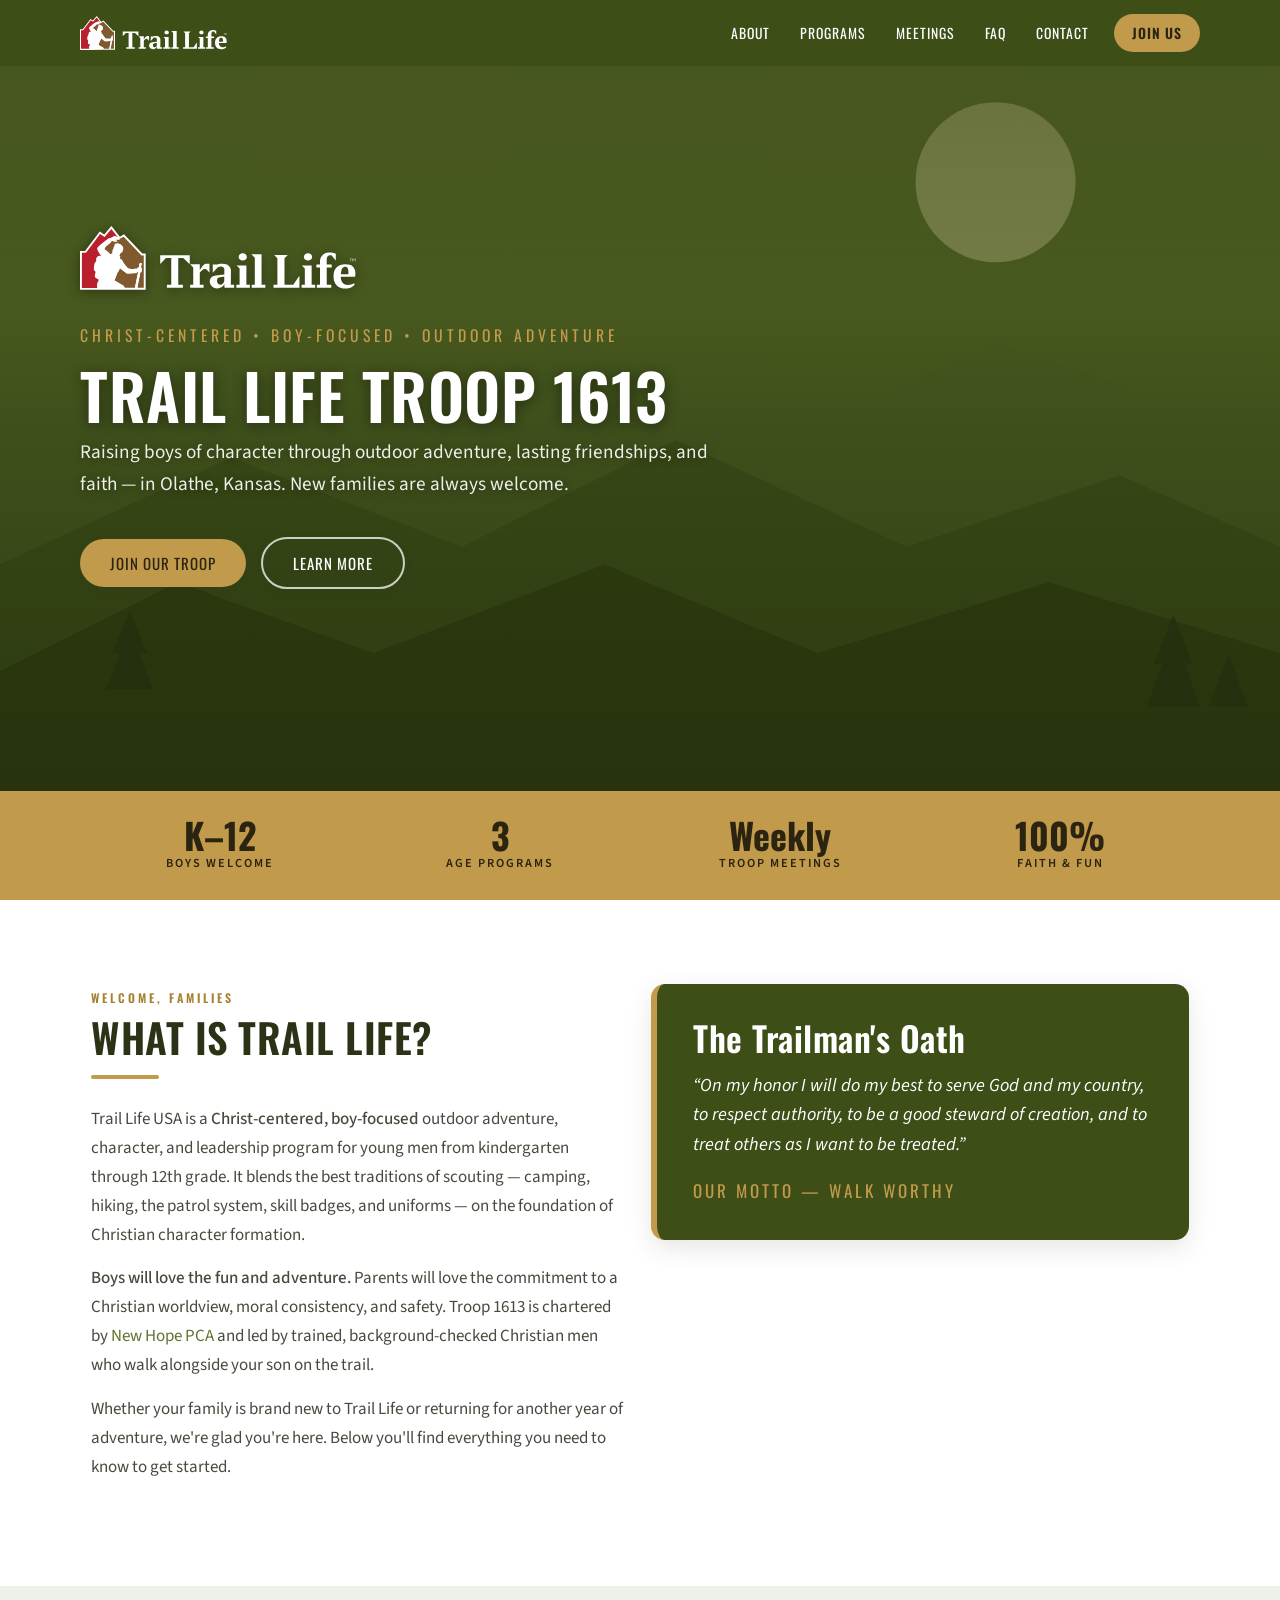
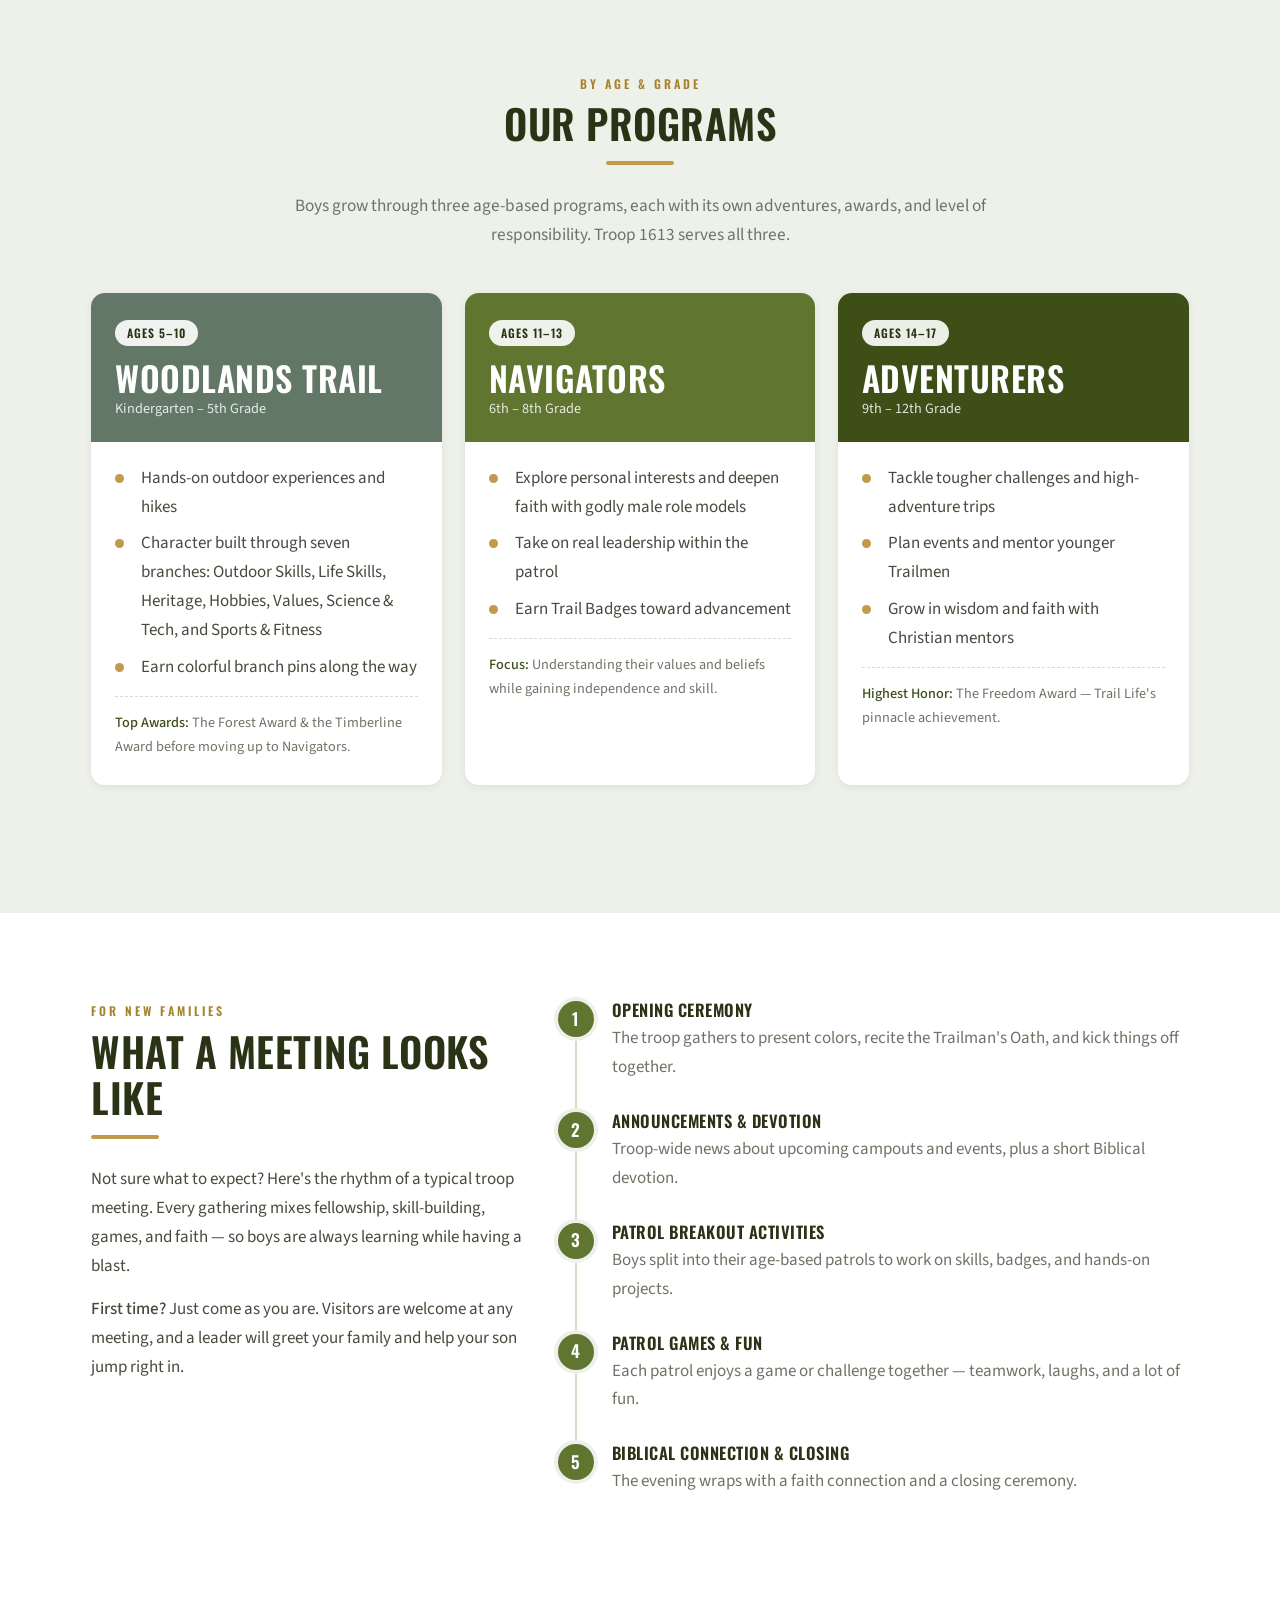
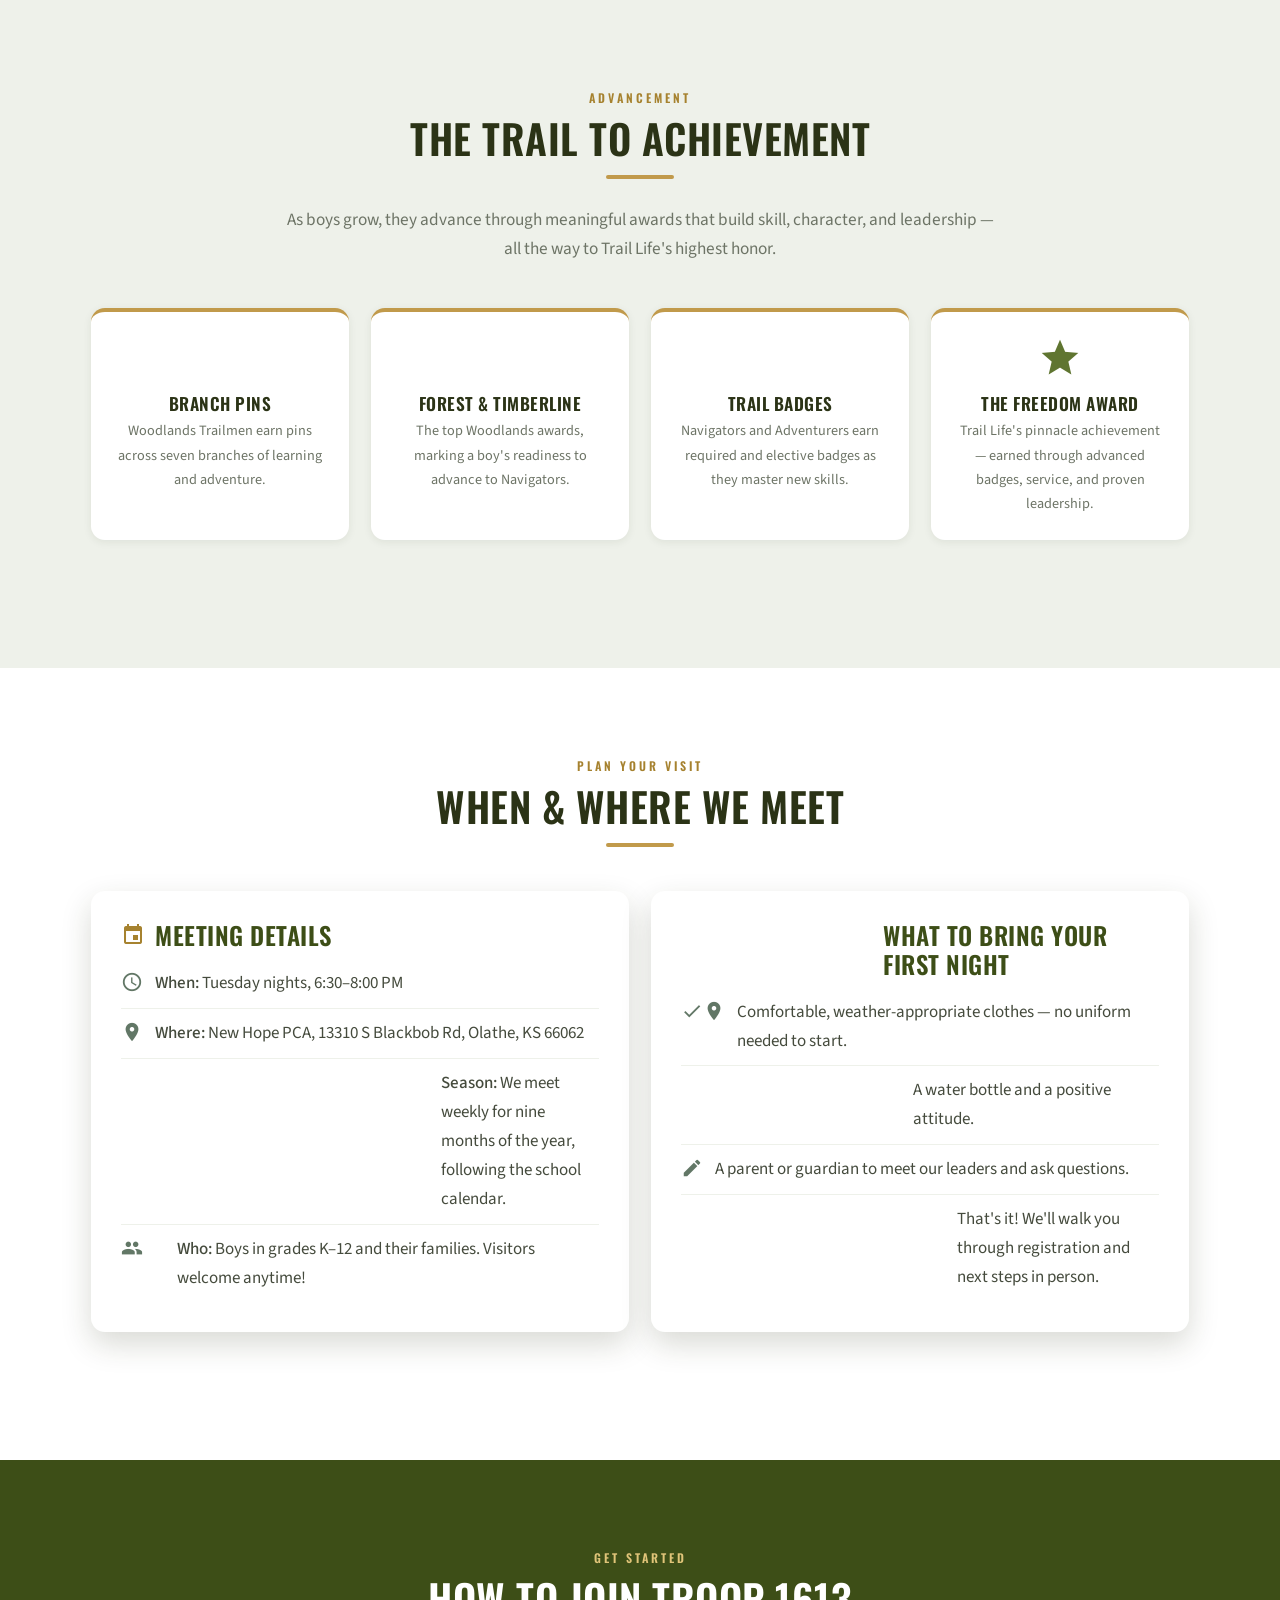
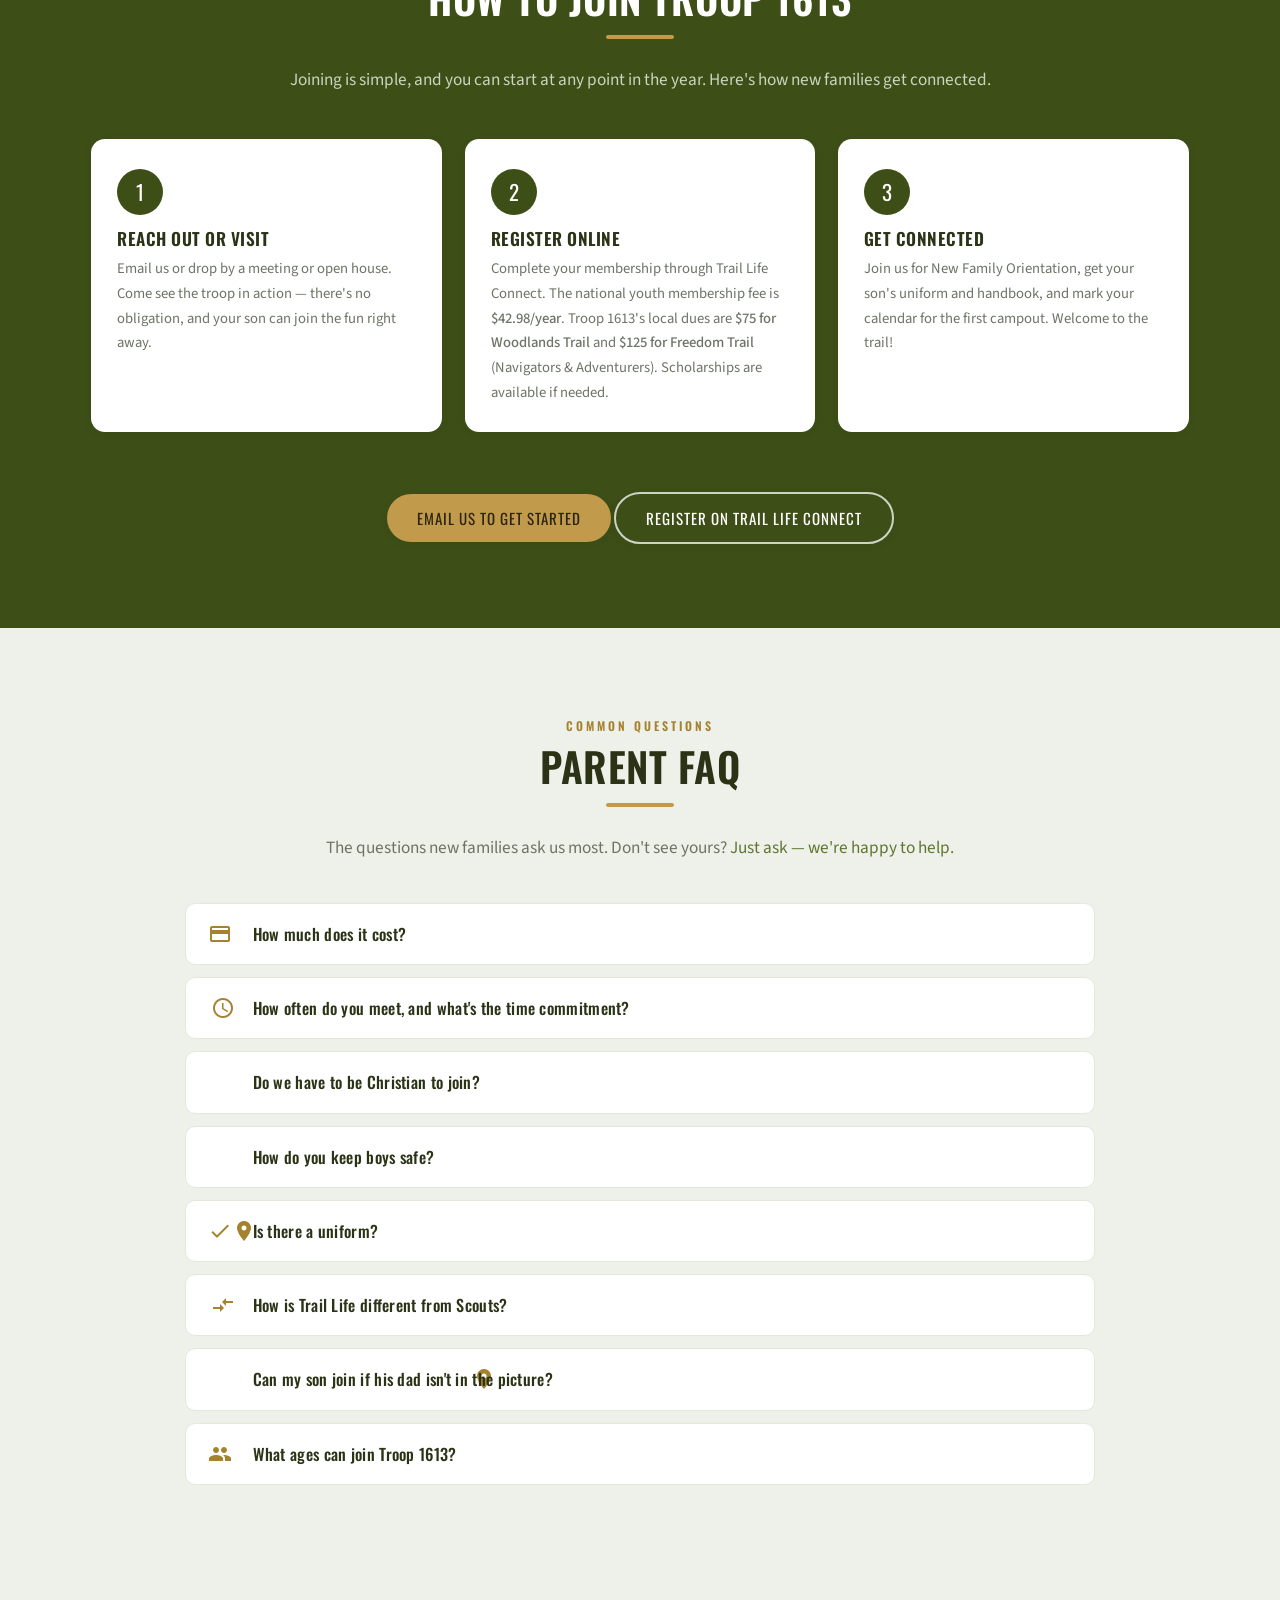
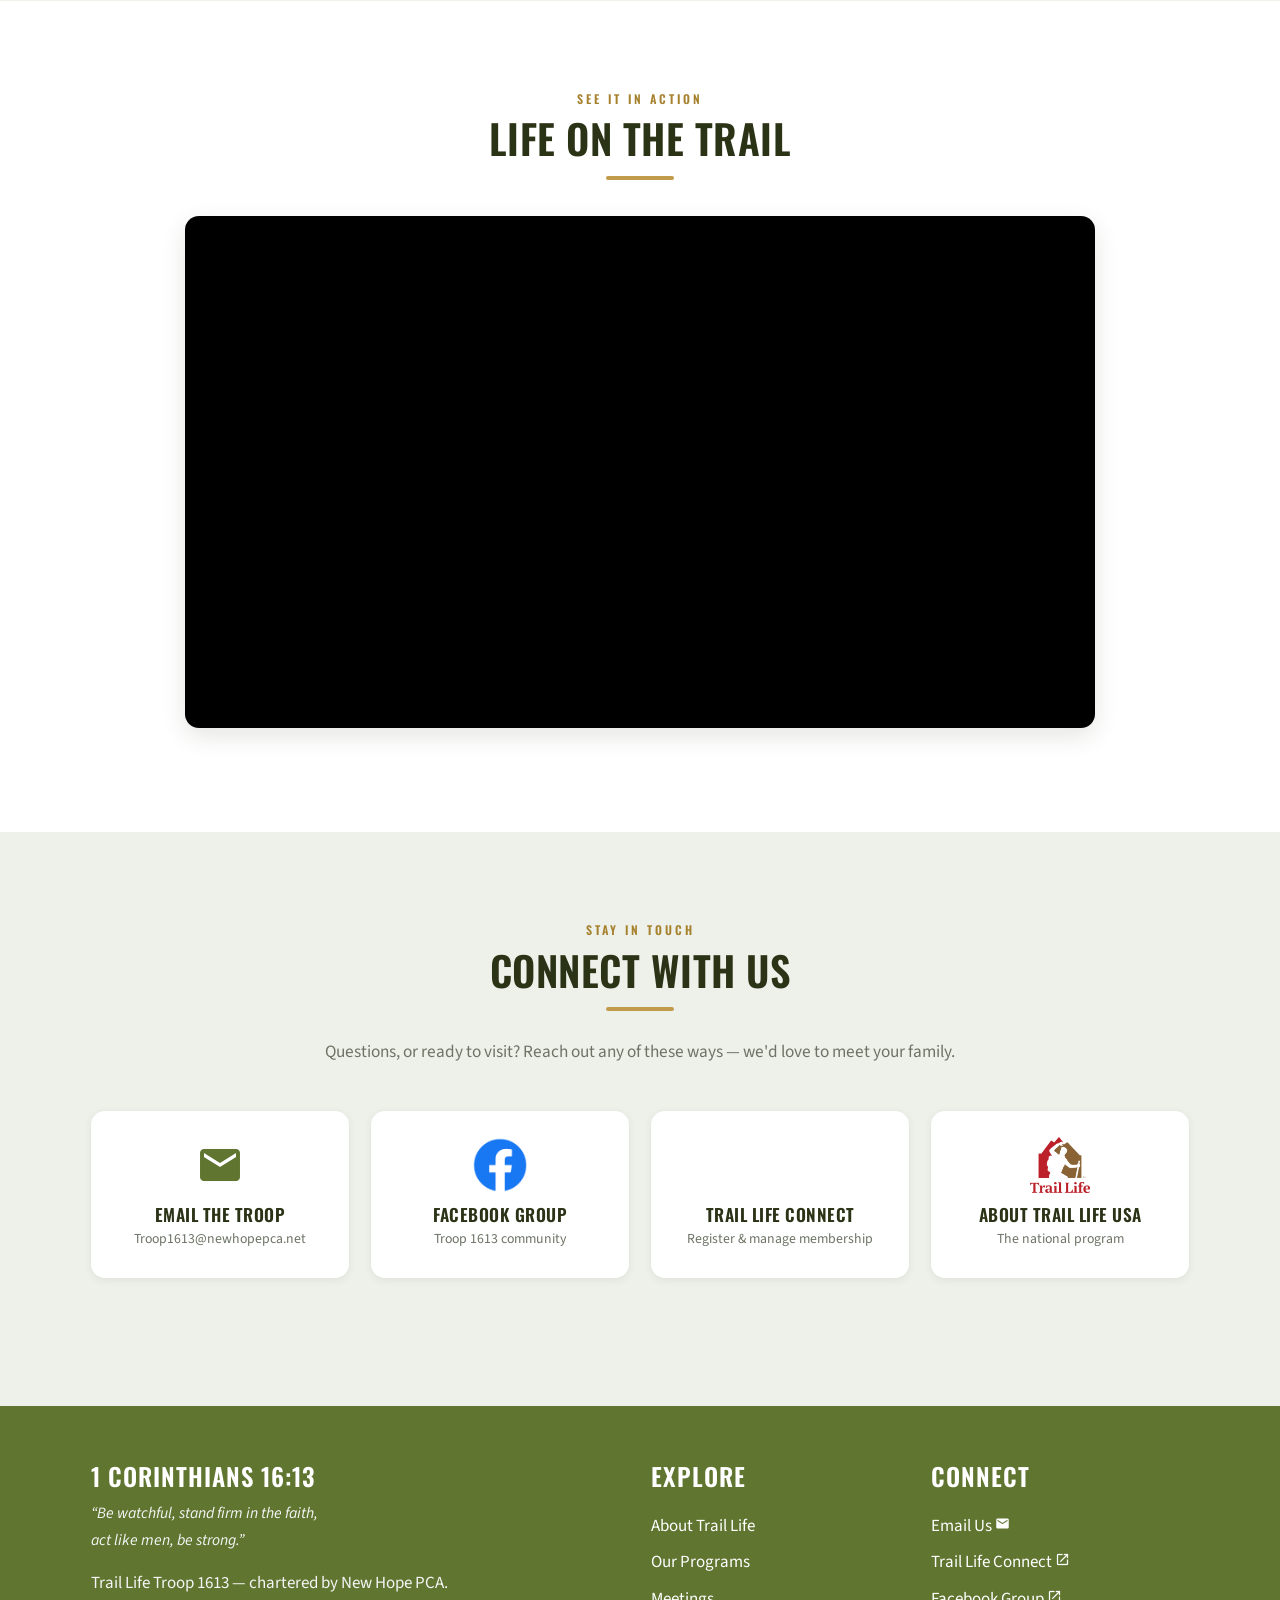
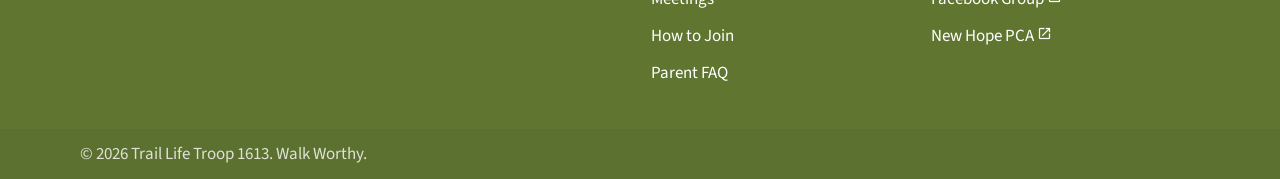
==== commit 35a57c88: "Add asset cache-busting and harden mobile menu scrolling GitHub Pages serves assets with max-age=600" ====
--- a/index.html
+++ b/index.html
@@ -15,7 +15,8 @@
 
   <!-- CSS -->
   <link href="css/materialize.css" type="text/css" rel="stylesheet" media="screen,projection"/>
-  <link href="css/style.css" type="text/css" rel="stylesheet" media="screen,projection"/>
+  <!-- bump ?v= on every deploy so phones/CDN fetch the new file instead of a cached copy -->
+  <link href="css/style.css?v=20260825a" type="text/css" rel="stylesheet" media="screen,projection"/>
 </head>
 <body>
 
@@ -501,6 +502,6 @@
   <!-- Scripts -->
   <script src="https://code.jquery.com/jquery-2.1.1.min.js"></script>
   <script src="js/materialize.js"></script>
-  <script src="js/init.js"></script>
+  <script src="js/init.js?v=20260825a"></script>
 </body>
 </html>
--- a/css/style.css
+++ b/css/style.css
@@ -98,14 +98,14 @@
 nav.site-nav .nav-wrapper { height: 66px; }
 nav.site-nav .brand-logo { display: flex; align-items: center; height: 66px; }
 nav.site-nav .brand-logo img { height: 34px; width: auto; }
-nav.site-nav ul li a {
+nav.site-nav ul.right li a {
   font-family: "Oswald", sans-serif;
   text-transform: uppercase;
   letter-spacing: 1px;
   font-size: .92rem;
   transition: background .2s ease;
 }
-nav.site-nav ul li a:hover { background: rgba(255,255,255,.10); }
+nav.site-nav ul.right li a:hover { background: rgba(255,255,255,.10); }
 nav.site-nav .nav-join {
   background: var(--gold);
   color: #2b2410 !important;
@@ -116,12 +116,15 @@
   font-weight: 600;
 }
 nav.site-nav .nav-join:hover { background: #d8b25f; }
-.sidenav { background-color: var(--green-dark); }
+.sidenav { background-color: #34410f; } /* solid dark green */
 .sidenav li a {
-  color: #e7ecdd; font-family: "Oswald", sans-serif;
-  text-transform: uppercase; letter-spacing: 1px;
-}
-.sidenav li a:hover { background: rgba(255,255,255,.08); }
+  color: #ffffff; font-family: "Oswald", sans-serif;
+  text-transform: uppercase; letter-spacing: 1.5px;
+  font-size: 17px; font-weight: 500;
+  border-bottom: 1px solid rgba(255,255,255,.10);
+}
+.sidenav li a:hover,
+.sidenav li a:active { background: rgba(255,255,255,.14); color: #ffffff; }
 /* offset for fixed nav so anchor targets sit flush below it (nav is 66px tall) */
 section[id], div[id].anchor-offset { scroll-margin-top: 66px; }
 
@@ -220,7 +223,7 @@
 /* --------------------------------------------------------- program cards */
 .prog-card {
   background: #fff; border-radius: var(--radius); overflow: hidden;
-  box-shadow: var(--shadow-sm); height: 100%;
+  box-shadow: var(--shadow-sm); height: 100%; width: 100%;
   transition: transform .18s ease, box-shadow .18s ease;
   display: flex; flex-direction: column;
 }
@@ -282,7 +285,7 @@
 /* ------------------------------------------------------------ award path */
 .award-step {
   background: #fff; border-radius: var(--radius); padding: 24px 22px;
-  box-shadow: var(--shadow-sm); height: 100%; text-align: center;
+  box-shadow: var(--shadow-sm); height: 100%; width: 100%; text-align: center;
   border-top: 4px solid var(--gold);
 }
 .award-step .material-icons {
@@ -296,8 +299,9 @@
 
 /* --------------------------------------------------------------- info box */
 .info-card {
-  background: #fff; border-radius: var(--radius); box-shadow: var(--shadow-sm);
-  padding: 30px 30px; height: 100%;
+  background: #fff; border-radius: var(--radius);
+  box-shadow: 0 12px 30px rgba(43, 51, 22, .18);
+  padding: 30px 30px; height: 100%; width: 100%;
 }
 .info-card h5 {
   font-family: "Oswald", sans-serif; text-transform: uppercase;
@@ -315,7 +319,7 @@
 /* join steps */
 .join-step {
   background: #fff; border-radius: var(--radius); box-shadow: var(--shadow-sm);
-  padding: 30px 26px 26px; height: 100%; position: relative;
+  padding: 30px 26px 26px; height: 100%; width: 100%; position: relative;
 }
 .join-step .num {
   width: 46px; height: 46px; border-radius: 50%;
@@ -356,9 +360,17 @@
 .video-wrap iframe { position: absolute; inset: 0; width: 100%; height: 100%; border: 0; }
 
 /* --------------------------------------------------------- connect cards */
-/* equal-height cards: stretch the columns via flex */
+/* equal-height cards + vertical breathing room when stacked */
+#programs .row,
+#awards .row,
+#meetings .row,
+#join .row,
 #connect .row { display: flex; flex-wrap: wrap; }
-#connect .row > [class*="col"] { display: flex; margin-bottom: 16px; }
+#programs .row > [class*="col"],
+#awards .row > [class*="col"],
+#meetings .row > [class*="col"],
+#join .row > [class*="col"],
+#connect .row > [class*="col"] { display: flex; margin-bottom: 24px; }
 .connect-card {
   display: flex; flex-direction: column; align-items: center;
   width: 100%; height: 100%;
@@ -418,4 +430,9 @@
   .hero__cta .btn-lg { display: block; width: 100%; margin: 8px 0; }
   .oath-card { padding: 26px 22px; }
   .values-strip .val-num { font-size: 2rem; }
-}
+  /* space between text and the adjacent card/timeline when columns stack */
+  #about .oath-card { margin-top: 26px; }
+  #expect .timeline { margin-top: 24px; }
+  /* stack the How to Join buttons with breathing room */
+  #join .btn-lg { display: block; width: 100%; margin: 10px 0; }
+}
